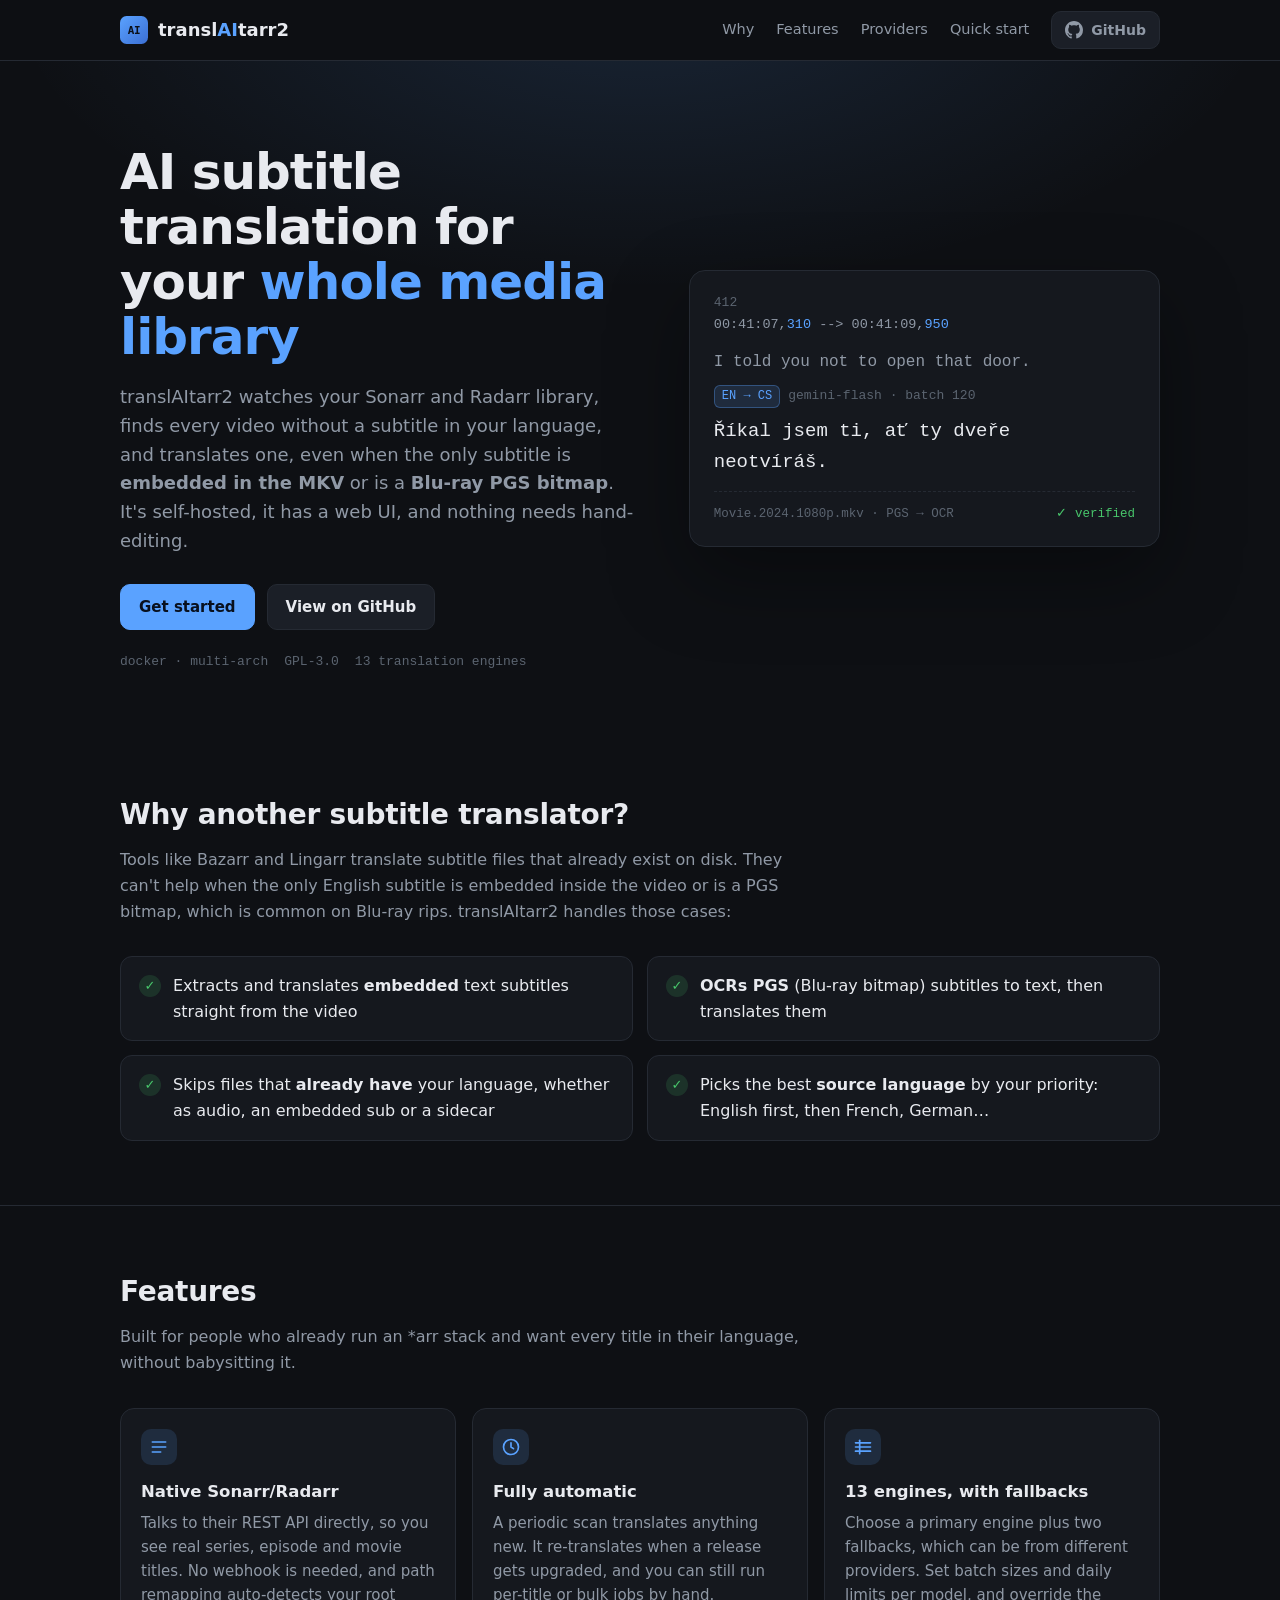
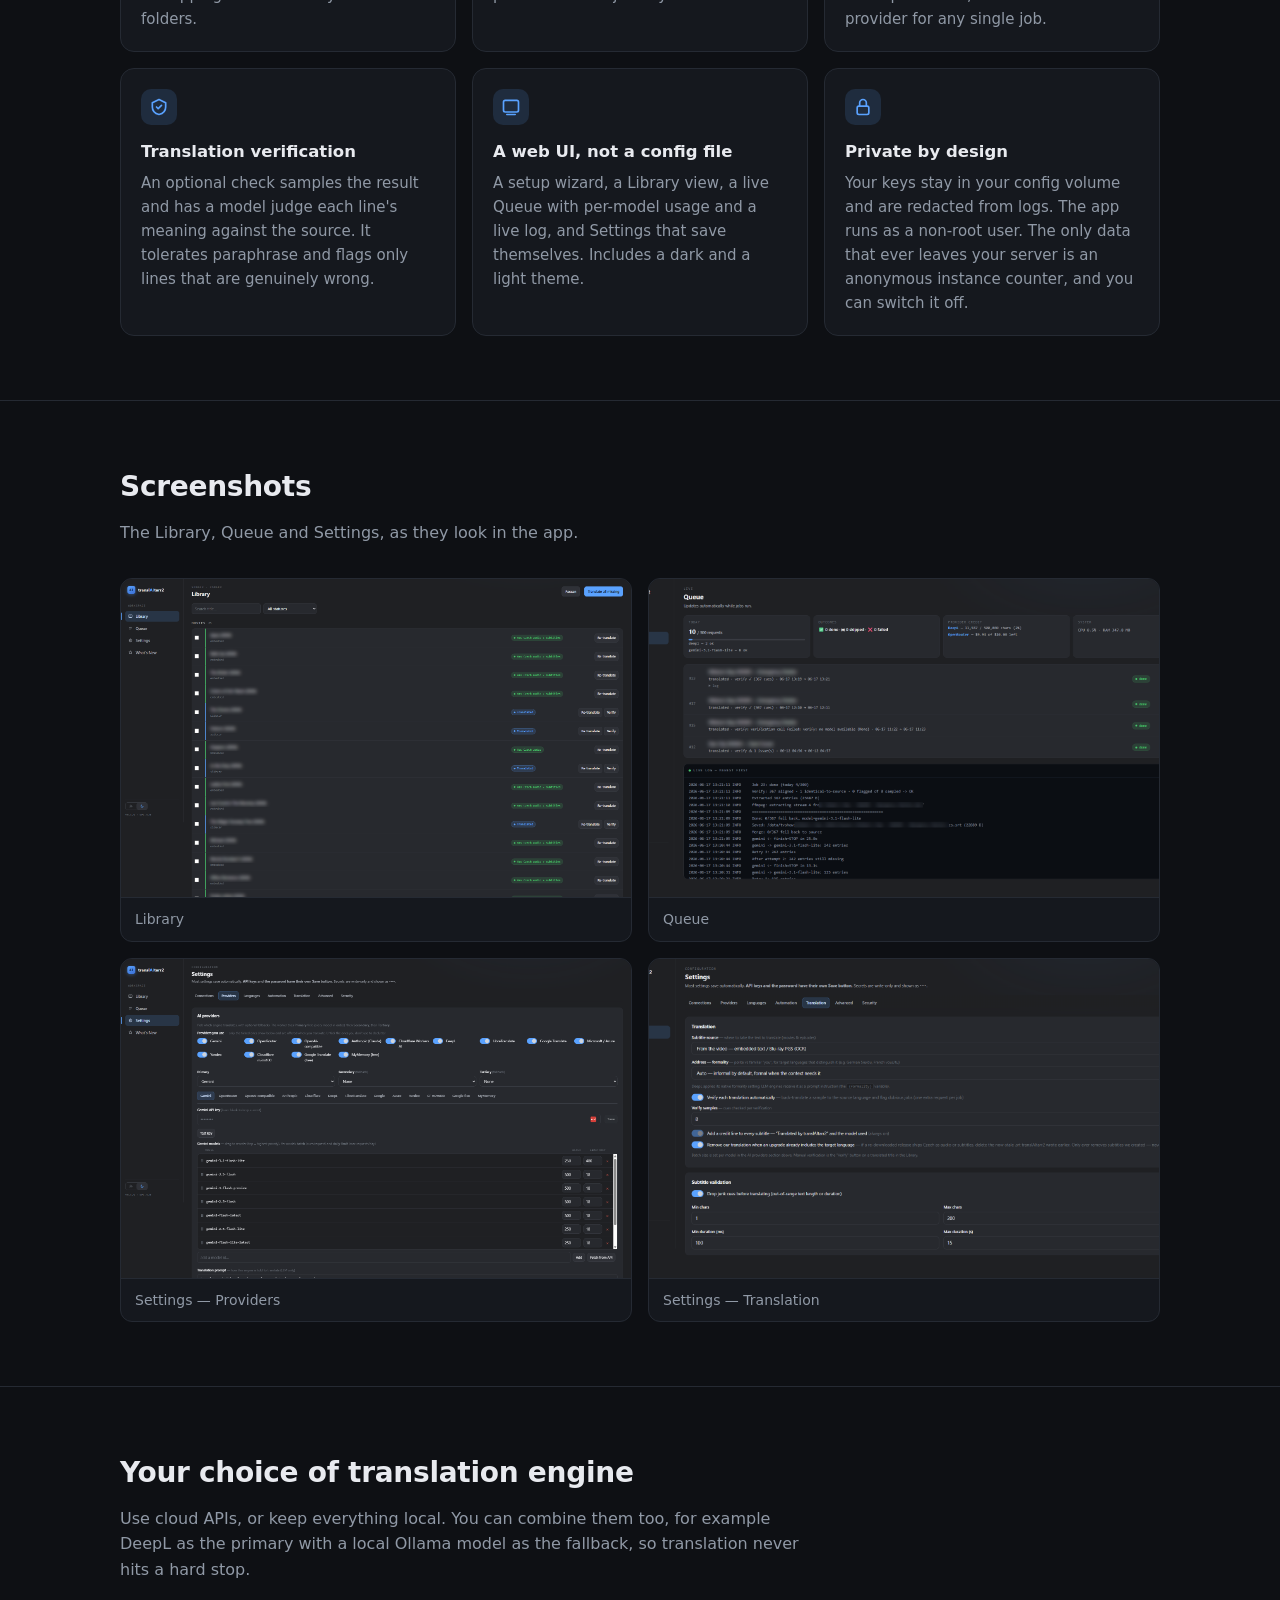
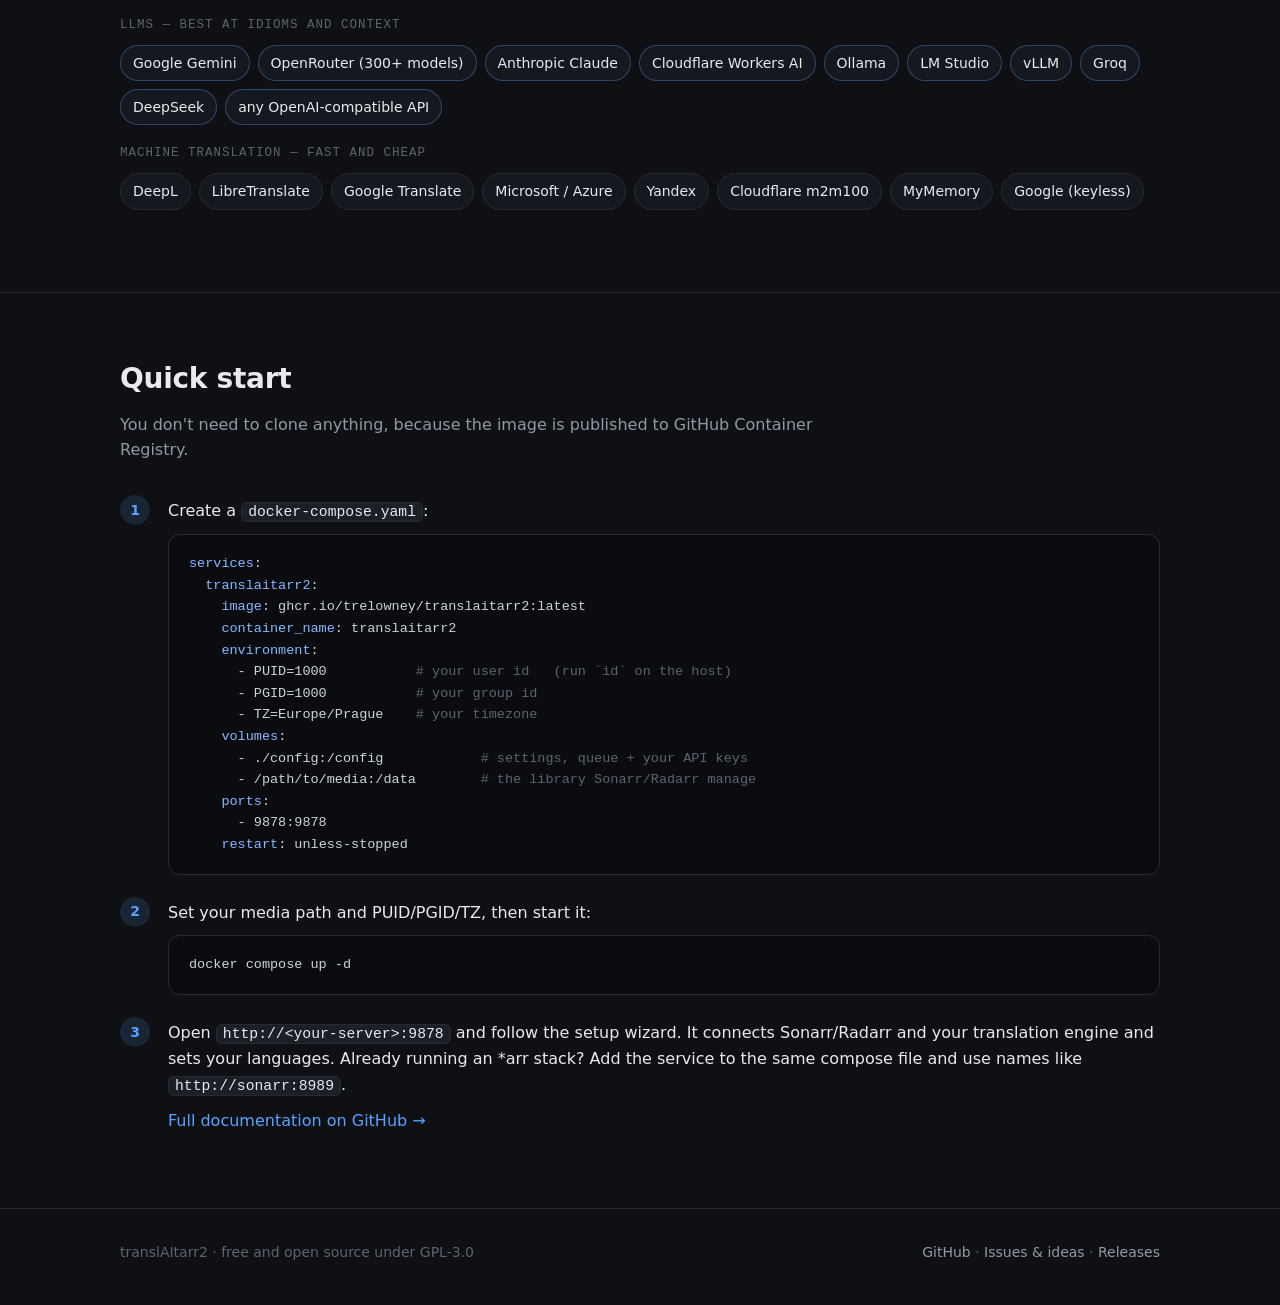
==== docs/index.html @ cf62b749 "docs: add a project website (GitHub Pages) [skip ci]" ====
<!doctype html>
<html lang="en">
<head>
<meta charset="utf-8">
<meta name="viewport" content="width=device-width, initial-scale=1">
<title>translAItarr2 — AI subtitle translation for Sonarr &amp; Radarr</title>
<meta name="description" content="Self-hosted AI subtitle translation for your media library. Web UI, native Sonarr/Radarr integration, embedded-subtitle extraction and Blu-ray PGS OCR. Gemini, DeepL, Claude, OpenRouter, Ollama and more. Free, open source (GPL-3.0), runs in Docker.">
<link rel="canonical" href="https://trelowney.github.io/translaitarr2/">
<link rel="icon" href="favicon.svg" type="image/svg+xml">
<meta name="theme-color" content="#0e1014">
<meta property="og:type" content="website">
<meta property="og:title" content="translAItarr2 — AI subtitle translation for Sonarr & Radarr">
<meta property="og:description" content="Translates subtitles for your whole library — even ones embedded in the MKV or burned-in Blu-ray PGS bitmaps. Self-hosted, Docker, 13 translation engines.">
<meta property="og:url" content="https://trelowney.github.io/translaitarr2/">
<meta property="og:image" content="https://trelowney.github.io/translaitarr2/library.png">
<meta name="twitter:card" content="summary_large_image">
<script type="application/ld+json">
{
  "@context": "https://schema.org",
  "@type": "SoftwareApplication",
  "name": "translAItarr2",
  "applicationCategory": "MultimediaApplication",
  "operatingSystem": "Linux, Docker",
  "description": "Self-hosted AI subtitle translation for your media library with a web UI and native Sonarr/Radarr integration, embedded-subtitle extraction and Blu-ray PGS OCR.",
  "url": "https://trelowney.github.io/translaitarr2/",
  "downloadUrl": "https://github.com/trelowney/translaitarr2",
  "codeRepository": "https://github.com/trelowney/translaitarr2",
  "license": "https://www.gnu.org/licenses/gpl-3.0.html",
  "offers": { "@type": "Offer", "price": "0", "priceCurrency": "USD" }
}
</script>
<style>
  :root {
    --bg: #0e1014; --panel: #15181e; --elev: #1b1f27; --line: #252a33;
    --tx: #e8eaef; --dim: #9099a6; --faint: #5b6470;
    --accent: #5aa2ff; --accent-soft: rgba(90,162,255,.14); --accent-line: rgba(90,162,255,.34);
    --green: #48c66b;
    --mono: ui-monospace, SFMono-Regular, Menlo, Consolas, monospace;
  }
  * { box-sizing: border-box; }
  html { scroll-behavior: smooth; }
  body {
    margin: 0; background: var(--bg); color: var(--tx);
    font: 16px/1.6 system-ui, -apple-system, "Segoe UI", Roboto, sans-serif;
    -webkit-font-smoothing: antialiased;
  }
  a { color: var(--accent); text-decoration: none; }
  a:hover { text-decoration: underline; }
  .wrap { max-width: 1080px; margin: 0 auto; padding: 0 20px; }

  /* nav */
  nav { position: sticky; top: 0; z-index: 10; background: rgba(14,16,20,.82); backdrop-filter: blur(10px); border-bottom: 1px solid var(--line); }
  nav .wrap { display: flex; align-items: center; justify-content: space-between; height: 60px; }
  .brand { display: flex; align-items: center; gap: 10px; font-weight: 700; font-size: 18px; color: var(--tx); }
  .brand:hover { text-decoration: none; }
  .brand img { width: 28px; height: 28px; }
  .brand b { color: var(--accent); }
  .navlinks { display: flex; gap: 22px; align-items: center; font-size: 14.5px; }
  .navlinks a { color: var(--dim); }
  .navlinks a:hover { color: var(--tx); text-decoration: none; }
  @media (max-width: 640px) { .navlinks a:not(.btn) { display: none; } }

  .btn { display: inline-flex; align-items: center; gap: 8px; padding: 10px 18px; border-radius: 10px; font-weight: 600; font-size: 15px; border: 1px solid var(--line); color: var(--tx); background: var(--elev); }
  .btn:hover { text-decoration: none; border-color: var(--accent-line); }
  .btn.primary { background: var(--accent); border-color: var(--accent); color: #08101e; }
  .btn.primary:hover { filter: brightness(1.08); }
  .btn.sm { padding: 7px 13px; font-size: 14px; }
  .btn svg { width: 18px; height: 18px; }

  /* hero */
  .hero { padding: 84px 0 56px; background: radial-gradient(900px 420px at 50% -10%, var(--accent-soft), transparent 70%); }
  .hero .wrap { display: grid; grid-template-columns: 1.05fr .95fr; gap: 48px; align-items: center; }
  @media (max-width: 900px) { .hero .wrap { grid-template-columns: 1fr; } .hero { padding-top: 56px; } }
  h1 { font-size: clamp(34px, 5vw, 50px); line-height: 1.1; margin: 0 0 18px; letter-spacing: -.02em; }
  h1 b { color: var(--accent); }
  .lead { color: var(--dim); font-size: 18px; margin: 0 0 28px; max-width: 34em; }
  .cta { display: flex; gap: 12px; flex-wrap: wrap; }
  .meta { margin-top: 22px; font-family: var(--mono); font-size: 13px; color: var(--faint); display: flex; gap: 16px; flex-wrap: wrap; }

  /* the subtitle-cue motif */
  .cue { background: var(--panel); border: 1px solid var(--line); border-radius: 16px; padding: 22px 24px; font-family: var(--mono); box-shadow: 0 30px 80px rgba(0,0,0,.35); }
  .cue .idx { color: var(--faint); font-size: 13px; }
  .cue .time { color: var(--dim); font-size: 13.5px; margin-bottom: 14px; }
  .cue .time b { color: var(--accent); font-weight: 500; }
  .cue .src { color: var(--dim); font-size: 16px; margin-bottom: 10px; }
  .cue .arrow { color: var(--faint); font-size: 13px; margin: 6px 0 8px; display: flex; align-items: center; gap: 8px; }
  .cue .arrow .tag { color: var(--accent); border: 1px solid var(--accent-line); background: var(--accent-soft); border-radius: 6px; padding: 1px 7px; font-size: 12px; }
  .cue .out { color: var(--tx); font-size: 19px; min-height: 2.8em; transition: opacity .45s ease; }
  .cue .out.fade { opacity: 0; }
  .cue .foot { margin-top: 14px; padding-top: 12px; border-top: 1px dashed var(--line); color: var(--faint); font-size: 12.5px; display: flex; justify-content: space-between; }
  .cue .foot .ok { color: var(--green); }

  section { padding: 64px 0; }
  section + section { border-top: 1px solid var(--line); }
  h2 { font-size: 28px; margin: 0 0 10px; letter-spacing: -.01em; }
  .sub { color: var(--dim); margin: 0 0 32px; max-width: 44em; }

  .checks { display: grid; grid-template-columns: repeat(2, 1fr); gap: 14px; }
  @media (max-width: 720px) { .checks { grid-template-columns: 1fr; } }
  .check { display: flex; gap: 12px; padding: 16px 18px; background: var(--panel); border: 1px solid var(--line); border-radius: 12px; }
  .check i { flex: none; width: 22px; height: 22px; border-radius: 50%; background: rgba(72,198,107,.15); color: var(--green); display: grid; place-items: center; font-style: normal; font-size: 13px; font-weight: 700; margin-top: 2px; }

  .grid { display: grid; grid-template-columns: repeat(3, 1fr); gap: 16px; }
  @media (max-width: 900px) { .grid { grid-template-columns: repeat(2, 1fr); } }
  @media (max-width: 600px) { .grid { grid-template-columns: 1fr; } }
  .card { background: var(--panel); border: 1px solid var(--line); border-radius: 14px; padding: 20px; }
  .card h3 { margin: 0 0 6px; font-size: 16.5px; }
  .card p { margin: 0; color: var(--dim); font-size: 15px; }
  .card .ic { width: 36px; height: 36px; border-radius: 10px; background: var(--accent-soft); color: var(--accent); display: grid; place-items: center; margin-bottom: 14px; }
  .card .ic svg { width: 20px; height: 20px; }

  .shots { display: grid; grid-template-columns: repeat(2, 1fr); gap: 16px; }
  @media (max-width: 720px) { .shots { grid-template-columns: 1fr; } }
  .shots a { display: block; border: 1px solid var(--line); border-radius: 12px; overflow: hidden; background: var(--panel); }
  .shots a:hover { border-color: var(--accent-line); }
  .shots img { display: block; width: 100%; aspect-ratio: 16 / 10; object-fit: cover; object-position: top; }
  .shots figcaption { padding: 10px 14px; font-size: 14px; color: var(--dim); border-top: 1px solid var(--line); }

  .chips { display: flex; flex-wrap: wrap; gap: 8px; margin-bottom: 18px; }
  .chip { padding: 6px 12px; border-radius: 999px; background: var(--panel); border: 1px solid var(--line); font-size: 14px; }
  .chip.llm { border-color: var(--accent-line); }
  .label { font-family: var(--mono); font-size: 12.5px; color: var(--faint); text-transform: uppercase; letter-spacing: .08em; margin: 0 0 10px; }

  pre { margin: 0; background: #0a0c10; border: 1px solid var(--line); border-radius: 12px; padding: 18px 20px; overflow-x: auto; font: 13.5px/1.6 var(--mono); color: #cdd3dc; }
  pre .c { color: var(--faint); }
  pre .k { color: #8ab8ff; }
  .steps { display: grid; gap: 22px; }
  .step { display: grid; grid-template-columns: 34px 1fr; gap: 14px; }
  .step .n { width: 30px; height: 30px; border-radius: 50%; background: var(--accent-soft); color: var(--accent); font-weight: 700; display: grid; place-items: center; font-size: 14px; }
  .step p { margin: 3px 0 10px; }
  .step > div, .hero .wrap > div { min-width: 0; }
  @media (max-width: 480px) { .cue .foot { flex-direction: column; gap: 4px; } .cue .out { font-size: 17px; } }
  code { font-family: var(--mono); font-size: .92em; background: var(--elev); border: 1px solid var(--line); border-radius: 6px; padding: 1px 6px; }

  footer { border-top: 1px solid var(--line); padding: 32px 0 44px; color: var(--faint); font-size: 14px; }
  footer .wrap { display: flex; justify-content: space-between; gap: 16px; flex-wrap: wrap; }
  footer a { color: var(--dim); }
</style>
</head>
<body>

<nav>
  <div class="wrap">
    <a class="brand" href="#"><img src="favicon.svg" alt=""><span>transl<b>AI</b>tarr2</span></a>
    <div class="navlinks">
      <a href="#why">Why</a>
      <a href="#features">Features</a>
      <a href="#providers">Providers</a>
      <a href="#quick-start">Quick start</a>
      <a class="btn sm" href="https://github.com/trelowney/translaitarr2">
        <svg viewBox="0 0 16 16" fill="currentColor" aria-hidden="true"><path d="M8 0C3.58 0 0 3.58 0 8c0 3.54 2.29 6.53 5.47 7.59.4.07.55-.17.55-.38 0-.19-.01-.82-.01-1.49-2.01.37-2.53-.49-2.69-.94-.09-.23-.48-.94-.82-1.13-.28-.15-.68-.52-.01-.53.63-.01 1.08.58 1.23.82.72 1.21 1.87.87 2.33.66.07-.52.28-.87.51-1.07-1.78-.2-3.64-.89-3.64-3.95 0-.87.31-1.59.82-2.15-.08-.2-.36-1.02.08-2.12 0 0 .67-.21 2.2.82.64-.18 1.32-.27 2-.27.68 0 1.36.09 2 .27 1.53-1.04 2.2-.82 2.2-.82.44 1.1.16 1.92.08 2.12.51.56.82 1.27.82 2.15 0 3.07-1.87 3.75-3.65 3.95.29.25.54.73.54 1.48 0 1.07-.01 1.93-.01 2.2 0 .21.15.46.55.38A8.013 8.013 0 0016 8c0-4.42-3.58-8-8-8z"/></svg>
        GitHub
      </a>
    </div>
  </div>
</nav>

<header class="hero">
  <div class="wrap">
    <div>
      <h1>AI subtitle translation for your <b>whole media library</b></h1>
      <p class="lead">translAItarr2 watches your Sonarr and Radarr library, finds every video without a subtitle in your language, and translates one, even when the only subtitle is <strong>embedded in the MKV</strong> or is a <strong>Blu-ray PGS bitmap</strong>. It's self-hosted, it has a web UI, and nothing needs hand-editing.</p>
      <div class="cta">
        <a class="btn primary" href="#quick-start">Get started</a>
        <a class="btn" href="https://github.com/trelowney/translaitarr2">View on GitHub</a>
      </div>
      <div class="meta"><span>docker · multi-arch</span><span>GPL-3.0</span><span>13 translation engines</span></div>
    </div>

    <div class="cue" aria-label="Example: a subtitle cue being translated">
      <div class="idx">412</div>
      <div class="time">00:41:07,<b>310</b> --&gt; 00:41:09,<b>950</b></div>
      <div class="src">I told you not to open that door.</div>
      <div class="arrow"><span class="tag" id="cue-lang">EN → CS</span> gemini-flash · batch 120</div>
      <div class="out" id="cue-out">Říkal jsem ti, ať ty dveře neotvíráš.</div>
      <div class="foot"><span>Movie.2024.1080p.mkv · PGS → OCR</span><span class="ok">✓ verified</span></div>
    </div>
  </div>
</header>

<main>
<section id="why">
  <div class="wrap">
    <h2>Why another subtitle translator?</h2>
    <p class="sub">Tools like Bazarr and Lingarr translate subtitle files that already exist on disk. They can't help when the only English subtitle is embedded inside the video or is a PGS bitmap, which is common on Blu-ray rips. translAItarr2 handles those cases:</p>
    <div class="checks">
      <div class="check"><i>✓</i><div>Extracts and translates <strong>embedded</strong> text subtitles straight from the video</div></div>
      <div class="check"><i>✓</i><div><strong>OCRs PGS</strong> (Blu-ray bitmap) subtitles to text, then translates them</div></div>
      <div class="check"><i>✓</i><div>Skips files that <strong>already have</strong> your language, whether as audio, an embedded sub or a sidecar</div></div>
      <div class="check"><i>✓</i><div>Picks the best <strong>source language</strong> by your priority: English first, then French, German…</div></div>
    </div>
  </div>
</section>

<section id="features">
  <div class="wrap">
    <h2>Features</h2>
    <p class="sub">Built for people who already run an *arr stack and want every title in their language, without babysitting it.</p>
    <div class="grid">
      <div class="card"><div class="ic"><svg viewBox="0 0 24 24" fill="none" stroke="currentColor" stroke-width="2" stroke-linecap="round" stroke-linejoin="round"><path d="M4 6h16M4 12h16M4 18h10"/></svg></div><h3>Native Sonarr/Radarr</h3><p>Talks to their REST API directly, so you see real series, episode and movie titles. No webhook is needed, and path remapping auto-detects your root folders.</p></div>
      <div class="card"><div class="ic"><svg viewBox="0 0 24 24" fill="none" stroke="currentColor" stroke-width="2" stroke-linecap="round" stroke-linejoin="round"><circle cx="12" cy="12" r="9"/><path d="M12 7v5l3 2"/></svg></div><h3>Fully automatic</h3><p>A periodic scan translates anything new. It re-translates when a release gets upgraded, and you can still run per-title or bulk jobs by hand.</p></div>
      <div class="card"><div class="ic"><svg viewBox="0 0 24 24" fill="none" stroke="currentColor" stroke-width="2" stroke-linecap="round" stroke-linejoin="round"><path d="M3 7h18M3 12h18M3 17h18"/><path d="M8 4v16"/></svg></div><h3>13 engines, with fallbacks</h3><p>Choose a primary engine plus two fallbacks, which can be from different providers. Set batch sizes and daily limits per model, and override the provider for any single job.</p></div>
      <div class="card"><div class="ic"><svg viewBox="0 0 24 24" fill="none" stroke="currentColor" stroke-width="2" stroke-linecap="round" stroke-linejoin="round"><path d="M9 12l2 2 4-4"/><path d="M12 3l8 4v5c0 5-3.5 8-8 9-4.5-1-8-4-8-9V7z"/></svg></div><h3>Translation verification</h3><p>An optional check samples the result and has a model judge each line's meaning against the source. It tolerates paraphrase and flags only lines that are genuinely wrong.</p></div>
      <div class="card"><div class="ic"><svg viewBox="0 0 24 24" fill="none" stroke="currentColor" stroke-width="2" stroke-linecap="round" stroke-linejoin="round"><rect x="3" y="4" width="18" height="14" rx="2"/><path d="M7 21h10"/></svg></div><h3>A web UI, not a config file</h3><p>A setup wizard, a Library view, a live Queue with per-model usage and a live log, and Settings that save themselves. Includes a dark and a light theme.</p></div>
      <div class="card"><div class="ic"><svg viewBox="0 0 24 24" fill="none" stroke="currentColor" stroke-width="2" stroke-linecap="round" stroke-linejoin="round"><rect x="5" y="11" width="14" height="10" rx="2"/><path d="M8 11V7a4 4 0 018 0v4"/></svg></div><h3>Private by design</h3><p>Your keys stay in your config volume and are redacted from logs. The app runs as a non-root user. The only data that ever leaves your server is an anonymous instance counter, and you can switch it off.</p></div>
    </div>
  </div>
</section>

<section id="screenshots">
  <div class="wrap">
    <h2>Screenshots</h2>
    <p class="sub">The Library, Queue and Settings, as they look in the app.</p>
    <div class="shots">
      <a href="library.png"><figure style="margin:0"><img src="library.png" alt="Library view: movies and TV shows with their subtitle status" loading="lazy"><figcaption>Library</figcaption></figure></a>
      <a href="queue.png"><figure style="margin:0"><img src="queue.png" alt="Queue: translation jobs, model usage and live log" loading="lazy"><figcaption>Queue</figcaption></figure></a>
      <a href="settings-providers.png"><figure style="margin:0"><img src="settings-providers.png" alt="Settings: AI provider configuration" loading="lazy"><figcaption>Settings — Providers</figcaption></figure></a>
      <a href="settings-translation.png"><figure style="margin:0"><img src="settings-translation.png" alt="Settings: translation options" loading="lazy"><figcaption>Settings — Translation</figcaption></figure></a>
    </div>
  </div>
</section>

<section id="providers">
  <div class="wrap">
    <h2>Your choice of translation engine</h2>
    <p class="sub">Use cloud APIs, or keep everything local. You can combine them too, for example DeepL as the primary with a local Ollama model as the fallback, so translation never hits a hard stop.</p>
    <p class="label">LLMs — best at idioms and context</p>
    <div class="chips">
      <span class="chip llm">Google Gemini</span><span class="chip llm">OpenRouter (300+ models)</span><span class="chip llm">Anthropic Claude</span><span class="chip llm">Cloudflare Workers AI</span><span class="chip llm">Ollama</span><span class="chip llm">LM Studio</span><span class="chip llm">vLLM</span><span class="chip llm">Groq</span><span class="chip llm">DeepSeek</span><span class="chip llm">any OpenAI-compatible API</span>
    </div>
    <p class="label">Machine translation — fast and cheap</p>
    <div class="chips">
      <span class="chip">DeepL</span><span class="chip">LibreTranslate</span><span class="chip">Google Translate</span><span class="chip">Microsoft / Azure</span><span class="chip">Yandex</span><span class="chip">Cloudflare m2m100</span><span class="chip">MyMemory</span><span class="chip">Google (keyless)</span>
    </div>
  </div>
</section>

<section id="quick-start">
  <div class="wrap">
    <h2>Quick start</h2>
    <p class="sub">You don't need to clone anything, because the image is published to GitHub Container Registry.</p>
    <div class="steps">
      <div class="step"><div class="n">1</div><div>
        <p>Create a <code>docker-compose.yaml</code>:</p>
<pre><span class="k">services</span>:
  <span class="k">translaitarr2</span>:
    <span class="k">image</span>: ghcr.io/trelowney/translaitarr2:latest
    <span class="k">container_name</span>: translaitarr2
    <span class="k">environment</span>:
      - PUID=1000           <span class="c"># your user id   (run `id` on the host)</span>
      - PGID=1000           <span class="c"># your group id</span>
      - TZ=Europe/Prague    <span class="c"># your timezone</span>
    <span class="k">volumes</span>:
      - ./config:/config            <span class="c"># settings, queue + your API keys</span>
      - /path/to/media:/data        <span class="c"># the library Sonarr/Radarr manage</span>
    <span class="k">ports</span>:
      - 9878:9878
    <span class="k">restart</span>: unless-stopped</pre>
      </div></div>
      <div class="step"><div class="n">2</div><div>
        <p>Set your media path and PUID/PGID/TZ, then start it:</p>
        <pre>docker compose up -d</pre>
      </div></div>
      <div class="step"><div class="n">3</div><div>
        <p>Open <code>http://&lt;your-server&gt;:9878</code> and follow the setup wizard. It connects Sonarr/Radarr and your translation engine and sets your languages. Already running an *arr stack? Add the service to the same compose file and use names like <code>http://sonarr:8989</code>.</p>
        <p><a href="https://github.com/trelowney/translaitarr2#readme">Full documentation on GitHub →</a></p>
      </div></div>
    </div>
  </div>
</section>
</main>

<footer>
  <div class="wrap">
    <span>translAItarr2 · free and open source under GPL-3.0</span>
    <span><a href="https://github.com/trelowney/translaitarr2">GitHub</a> · <a href="https://github.com/trelowney/translaitarr2/issues">Issues &amp; ideas</a> · <a href="https://github.com/trelowney/translaitarr2/releases">Releases</a></span>
  </div>
</footer>

<script>
  // Cycle the demo cue through a few target languages, like the app's boot splash.
  (() => {
    const out = document.getElementById("cue-out"), tag = document.getElementById("cue-lang");
    const langs = [
      ["CS", "Říkal jsem ti, ať ty dveře neotvíráš."],
      ["DE", "Ich habe dir gesagt, du sollst die Tür nicht öffnen."],
      ["ES", "Te dije que no abrieras esa puerta."],
      ["FR", "Je t'avais dit de ne pas ouvrir cette porte."],
      ["PL", "Mówiłem ci, żebyś nie otwierał tych drzwi."],
      ["IT", "Ti avevo detto di non aprire quella porta."],
    ];
    if (matchMedia("(prefers-reduced-motion: reduce)").matches) return;
    let i = 0;
    setInterval(() => {
      out.classList.add("fade");
      setTimeout(() => {
        i = (i + 1) % langs.length;
        tag.textContent = "EN → " + langs[i][0];
        out.textContent = langs[i][1];
        out.classList.remove("fade");
      }, 450);
    }, 3200);
  })();
</script>
</body>
</html>
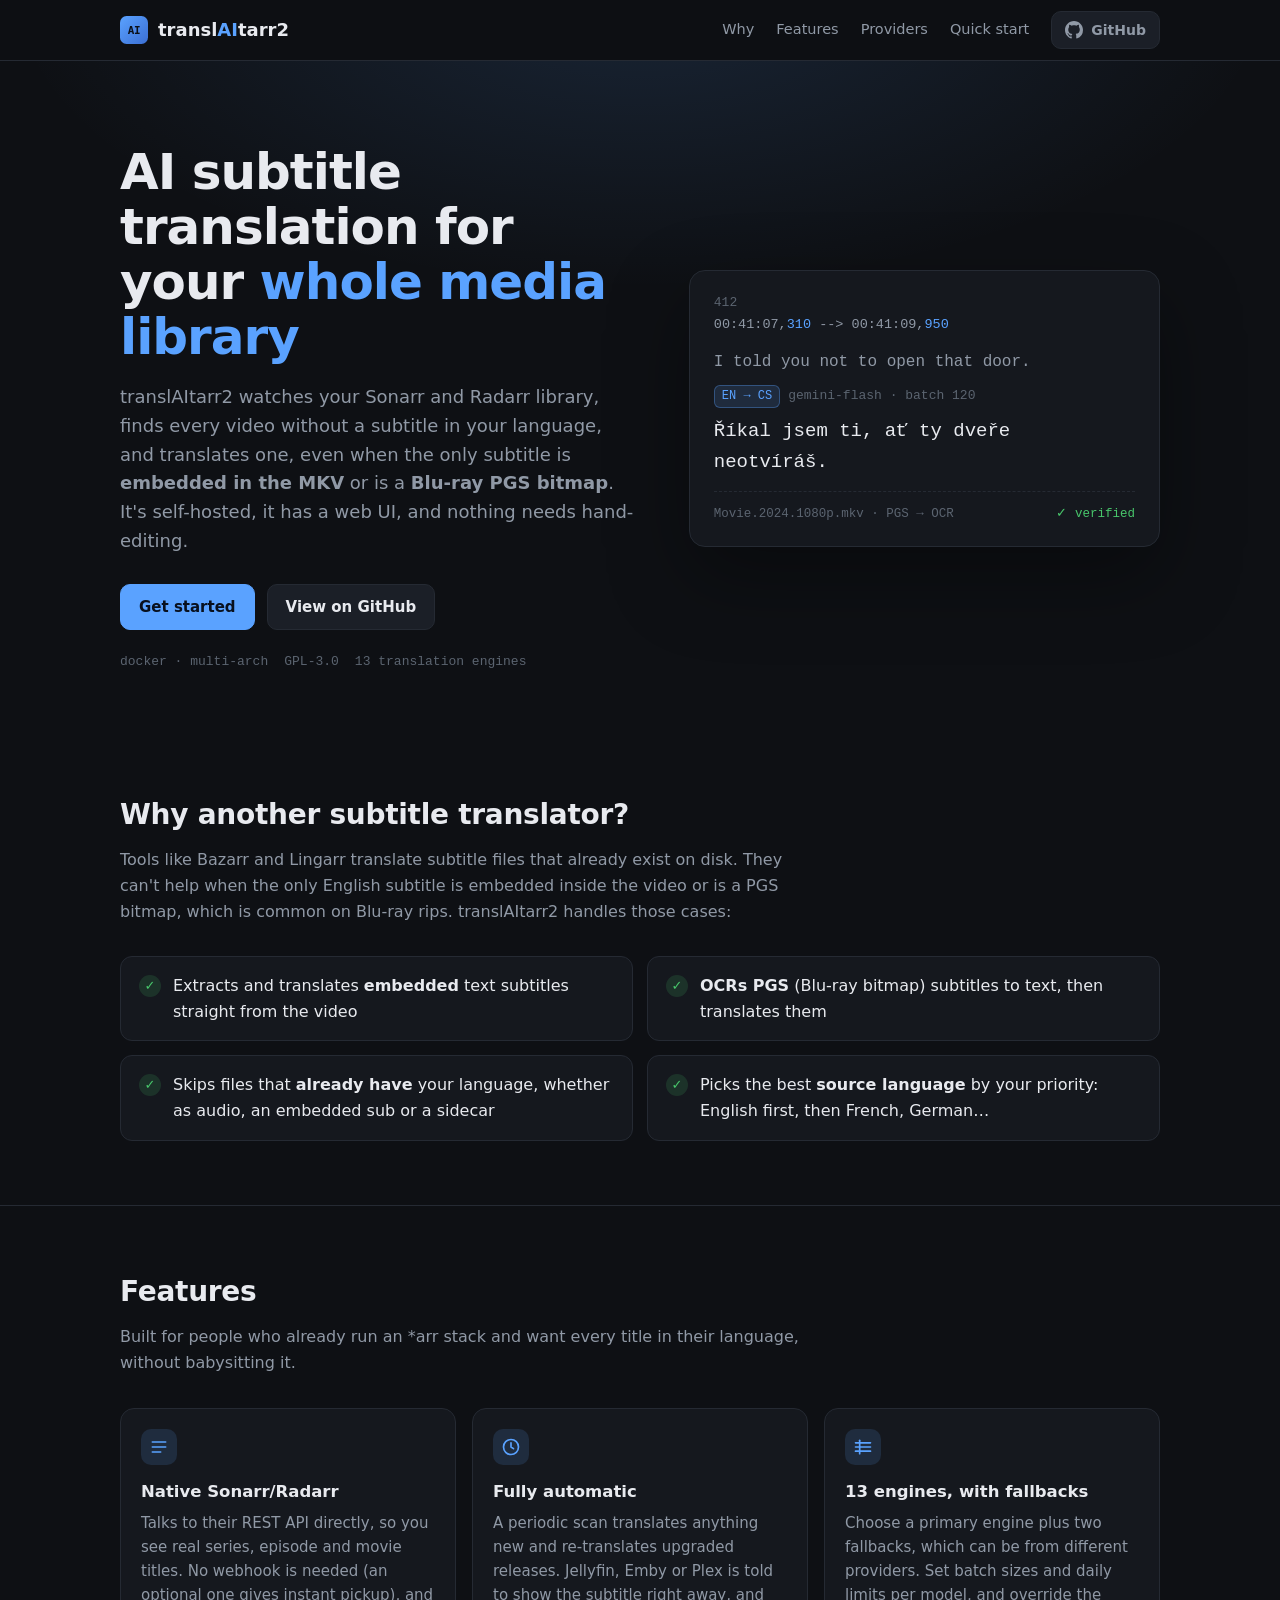
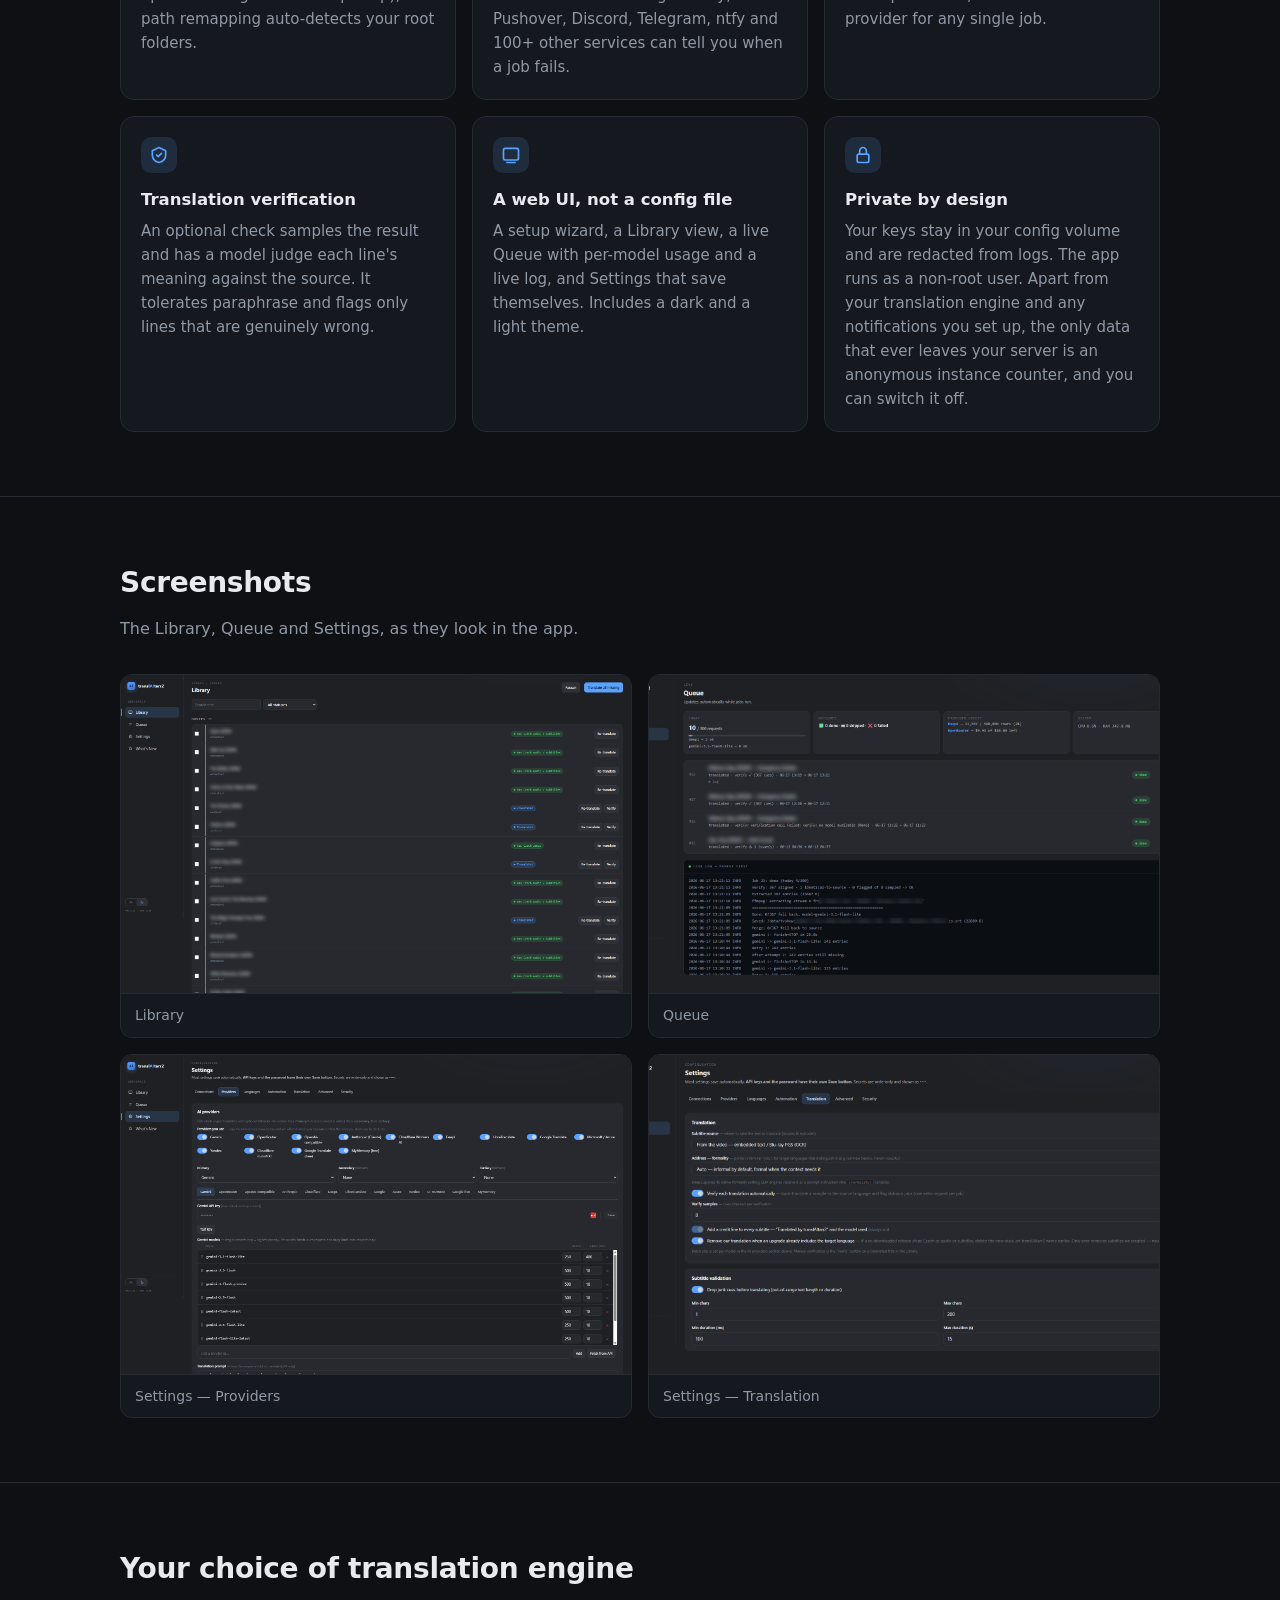
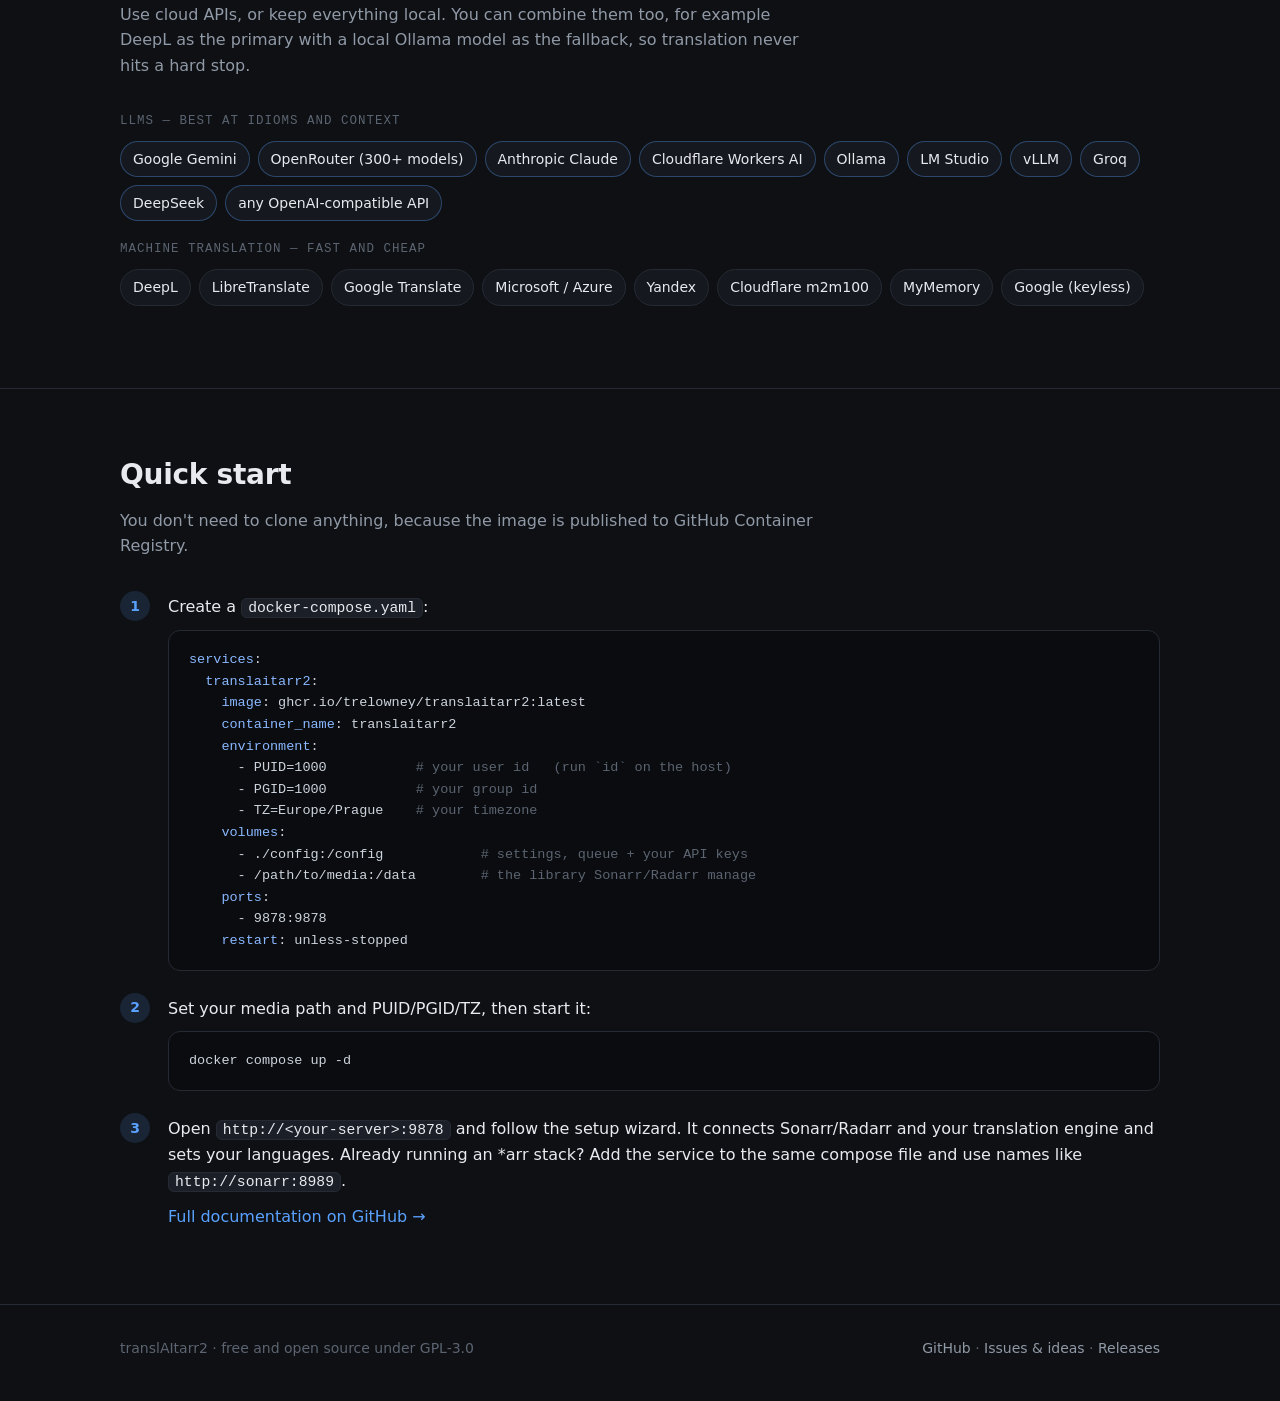
==== commit 4221f3eb: "Add media server refresh, notifications and an optional import webhook Media server: after a subtitl" ====
--- a/docs/index.html
+++ b/docs/index.html
@@ -5,6 +5,7 @@
 <meta name="viewport" content="width=device-width, initial-scale=1">
 <title>translAItarr2 — AI subtitle translation for Sonarr &amp; Radarr</title>
 <meta name="description" content="Self-hosted AI subtitle translation for your media library. Web UI, native Sonarr/Radarr integration, embedded-subtitle extraction and Blu-ray PGS OCR. Gemini, DeepL, Claude, OpenRouter, Ollama and more. Free, open source (GPL-3.0), runs in Docker.">
+<meta name="google-site-verification" content="553XyfntnfLbKFiw_TI-IJcmy0oqb47eoVmMJe_8kZE">
 <link rel="canonical" href="https://trelowney.github.io/translaitarr2/">
 <link rel="icon" href="favicon.svg" type="image/svg+xml">
 <meta name="theme-color" content="#0e1014">
@@ -90,7 +91,7 @@
   .cue .foot { margin-top: 14px; padding-top: 12px; border-top: 1px dashed var(--line); color: var(--faint); font-size: 12.5px; display: flex; justify-content: space-between; }
   .cue .foot .ok { color: var(--green); }
 
-  section { padding: 64px 0; }
+  section { padding: 64px 0; scroll-margin-top: 60px; }
   section + section { border-top: 1px solid var(--line); }
   h2 { font-size: 28px; margin: 0 0 10px; letter-spacing: -.01em; }
   .sub { color: var(--dim); margin: 0 0 32px; max-width: 44em; }
@@ -130,6 +131,17 @@
   .step p { margin: 3px 0 10px; }
   .step > div, .hero .wrap > div { min-width: 0; }
   @media (max-width: 480px) { .cue .foot { flex-direction: column; gap: 4px; } .cue .out { font-size: 17px; } }
+  @media (max-width: 560px) {
+    .hero { padding: 40px 0 36px; }
+    section { padding: 44px 0; }
+    h2 { font-size: 24px; }
+    .sub { margin-bottom: 22px; }
+    .step { grid-template-columns: 1fr; gap: 8px; }
+    pre { font-size: 12px; padding: 14px; }
+    .cue { padding: 18px; }
+    footer a { display: inline-block; padding: 8px 2px; }
+    .brand { font-size: 17px; }
+  }
   code { font-family: var(--mono); font-size: .92em; background: var(--elev); border: 1px solid var(--line); border-radius: 6px; padding: 1px 6px; }
 
   footer { border-top: 1px solid var(--line); padding: 32px 0 44px; color: var(--faint); font-size: 14px; }
@@ -197,12 +209,12 @@
     <h2>Features</h2>
     <p class="sub">Built for people who already run an *arr stack and want every title in their language, without babysitting it.</p>
     <div class="grid">
-      <div class="card"><div class="ic"><svg viewBox="0 0 24 24" fill="none" stroke="currentColor" stroke-width="2" stroke-linecap="round" stroke-linejoin="round"><path d="M4 6h16M4 12h16M4 18h10"/></svg></div><h3>Native Sonarr/Radarr</h3><p>Talks to their REST API directly, so you see real series, episode and movie titles. No webhook is needed, and path remapping auto-detects your root folders.</p></div>
-      <div class="card"><div class="ic"><svg viewBox="0 0 24 24" fill="none" stroke="currentColor" stroke-width="2" stroke-linecap="round" stroke-linejoin="round"><circle cx="12" cy="12" r="9"/><path d="M12 7v5l3 2"/></svg></div><h3>Fully automatic</h3><p>A periodic scan translates anything new. It re-translates when a release gets upgraded, and you can still run per-title or bulk jobs by hand.</p></div>
+      <div class="card"><div class="ic"><svg viewBox="0 0 24 24" fill="none" stroke="currentColor" stroke-width="2" stroke-linecap="round" stroke-linejoin="round"><path d="M4 6h16M4 12h16M4 18h10"/></svg></div><h3>Native Sonarr/Radarr</h3><p>Talks to their REST API directly, so you see real series, episode and movie titles. No webhook is needed (an optional one gives instant pickup), and path remapping auto-detects your root folders.</p></div>
+      <div class="card"><div class="ic"><svg viewBox="0 0 24 24" fill="none" stroke="currentColor" stroke-width="2" stroke-linecap="round" stroke-linejoin="round"><circle cx="12" cy="12" r="9"/><path d="M12 7v5l3 2"/></svg></div><h3>Fully automatic</h3><p>A periodic scan translates anything new and re-translates upgraded releases. Jellyfin, Emby or Plex is told to show the subtitle right away, and Pushover, Discord, Telegram, ntfy and 100+ other services can tell you when a job fails.</p></div>
       <div class="card"><div class="ic"><svg viewBox="0 0 24 24" fill="none" stroke="currentColor" stroke-width="2" stroke-linecap="round" stroke-linejoin="round"><path d="M3 7h18M3 12h18M3 17h18"/><path d="M8 4v16"/></svg></div><h3>13 engines, with fallbacks</h3><p>Choose a primary engine plus two fallbacks, which can be from different providers. Set batch sizes and daily limits per model, and override the provider for any single job.</p></div>
       <div class="card"><div class="ic"><svg viewBox="0 0 24 24" fill="none" stroke="currentColor" stroke-width="2" stroke-linecap="round" stroke-linejoin="round"><path d="M9 12l2 2 4-4"/><path d="M12 3l8 4v5c0 5-3.5 8-8 9-4.5-1-8-4-8-9V7z"/></svg></div><h3>Translation verification</h3><p>An optional check samples the result and has a model judge each line's meaning against the source. It tolerates paraphrase and flags only lines that are genuinely wrong.</p></div>
       <div class="card"><div class="ic"><svg viewBox="0 0 24 24" fill="none" stroke="currentColor" stroke-width="2" stroke-linecap="round" stroke-linejoin="round"><rect x="3" y="4" width="18" height="14" rx="2"/><path d="M7 21h10"/></svg></div><h3>A web UI, not a config file</h3><p>A setup wizard, a Library view, a live Queue with per-model usage and a live log, and Settings that save themselves. Includes a dark and a light theme.</p></div>
-      <div class="card"><div class="ic"><svg viewBox="0 0 24 24" fill="none" stroke="currentColor" stroke-width="2" stroke-linecap="round" stroke-linejoin="round"><rect x="5" y="11" width="14" height="10" rx="2"/><path d="M8 11V7a4 4 0 018 0v4"/></svg></div><h3>Private by design</h3><p>Your keys stay in your config volume and are redacted from logs. The app runs as a non-root user. The only data that ever leaves your server is an anonymous instance counter, and you can switch it off.</p></div>
+      <div class="card"><div class="ic"><svg viewBox="0 0 24 24" fill="none" stroke="currentColor" stroke-width="2" stroke-linecap="round" stroke-linejoin="round"><rect x="5" y="11" width="14" height="10" rx="2"/><path d="M8 11V7a4 4 0 018 0v4"/></svg></div><h3>Private by design</h3><p>Your keys stay in your config volume and are redacted from logs. The app runs as a non-root user. Apart from your translation engine and any notifications you set up, the only data that ever leaves your server is an anonymous instance counter, and you can switch it off.</p></div>
     </div>
   </div>
 </section>
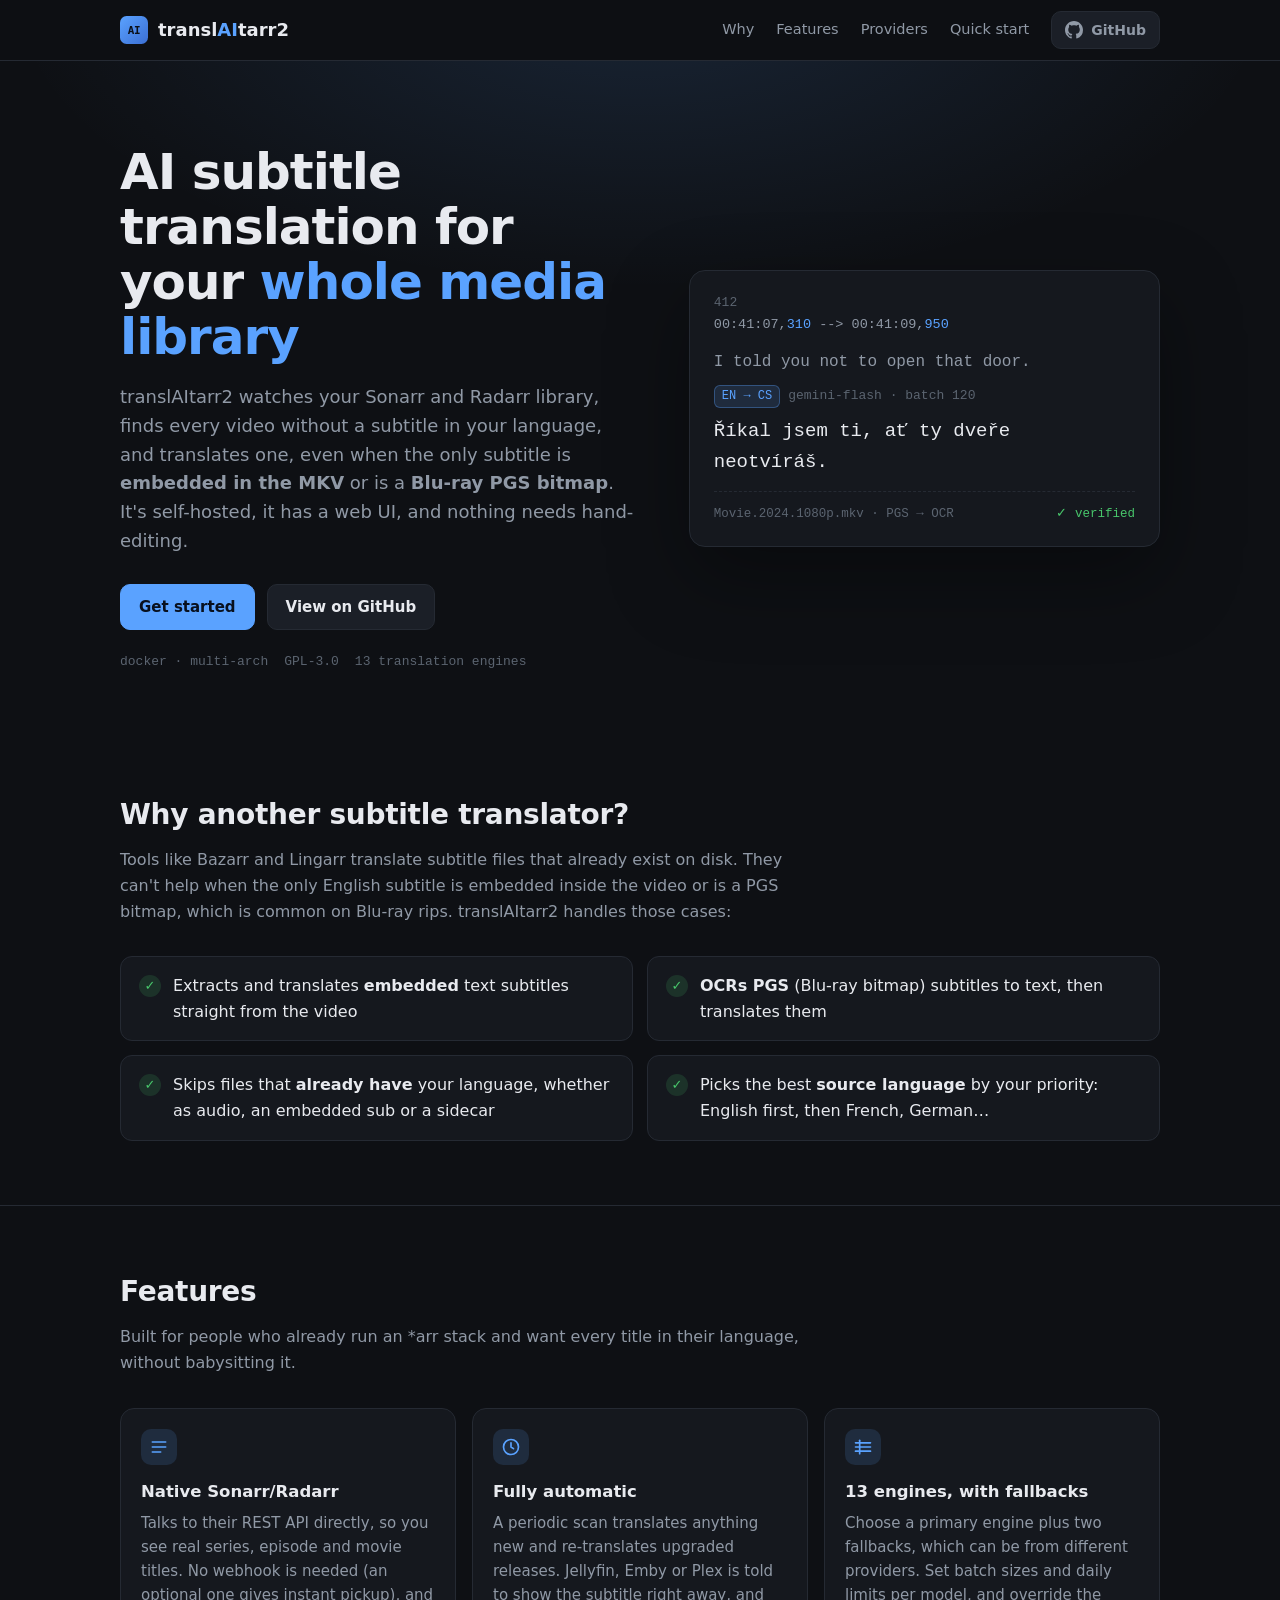
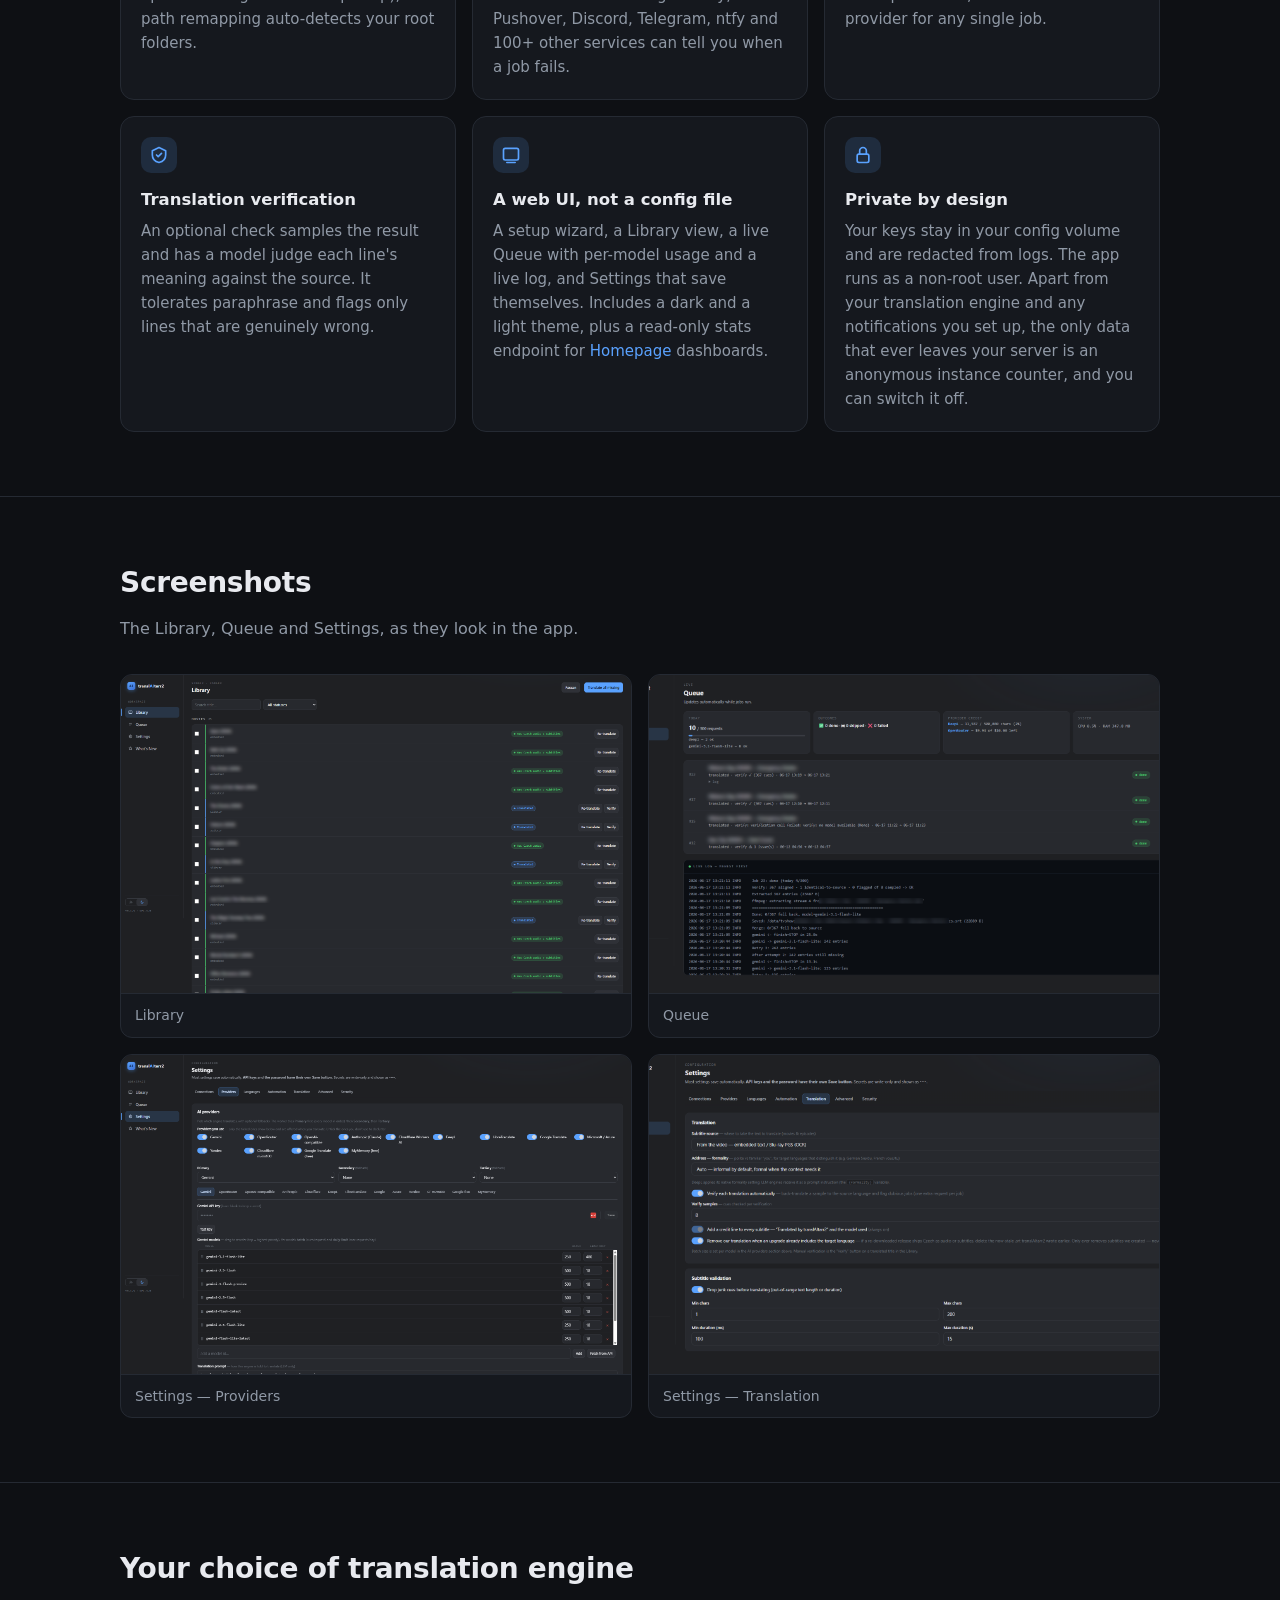
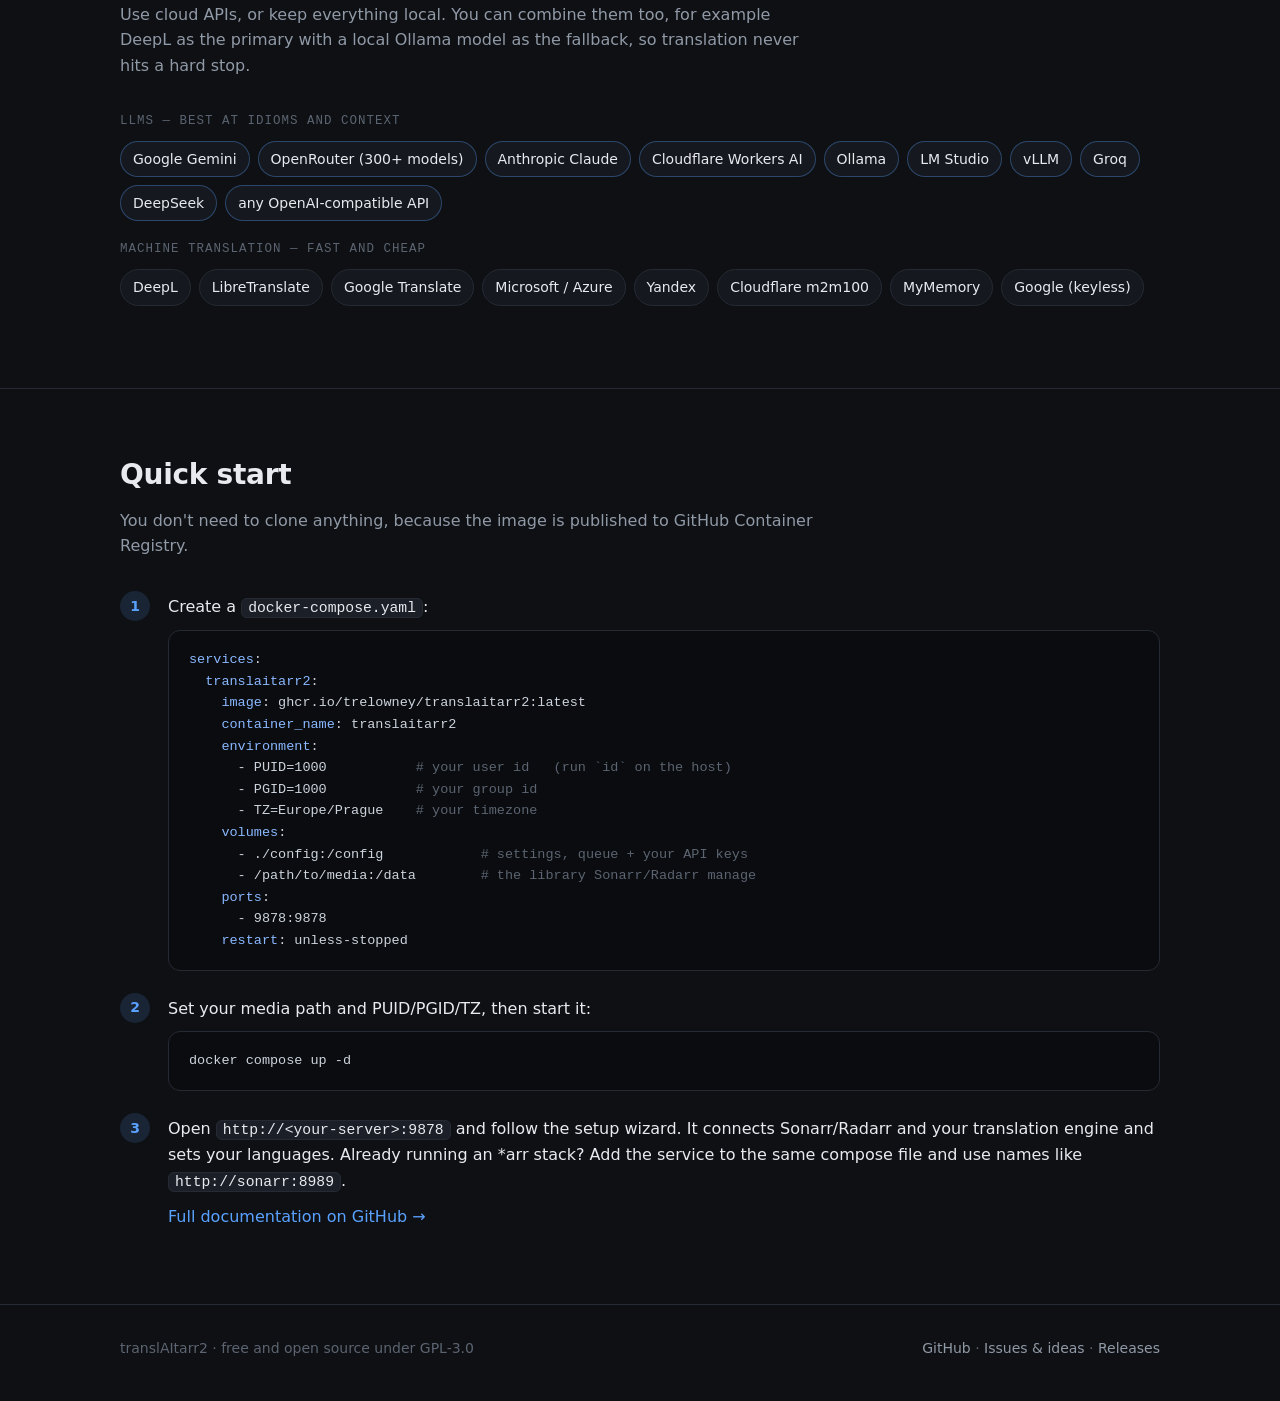
==== commit fa3fd1c3: "docs: mention the Homepage stats endpoint on the website [skip ci]" ====
--- a/docs/index.html
+++ b/docs/index.html
@@ -213,7 +213,7 @@
       <div class="card"><div class="ic"><svg viewBox="0 0 24 24" fill="none" stroke="currentColor" stroke-width="2" stroke-linecap="round" stroke-linejoin="round"><circle cx="12" cy="12" r="9"/><path d="M12 7v5l3 2"/></svg></div><h3>Fully automatic</h3><p>A periodic scan translates anything new and re-translates upgraded releases. Jellyfin, Emby or Plex is told to show the subtitle right away, and Pushover, Discord, Telegram, ntfy and 100+ other services can tell you when a job fails.</p></div>
       <div class="card"><div class="ic"><svg viewBox="0 0 24 24" fill="none" stroke="currentColor" stroke-width="2" stroke-linecap="round" stroke-linejoin="round"><path d="M3 7h18M3 12h18M3 17h18"/><path d="M8 4v16"/></svg></div><h3>13 engines, with fallbacks</h3><p>Choose a primary engine plus two fallbacks, which can be from different providers. Set batch sizes and daily limits per model, and override the provider for any single job.</p></div>
       <div class="card"><div class="ic"><svg viewBox="0 0 24 24" fill="none" stroke="currentColor" stroke-width="2" stroke-linecap="round" stroke-linejoin="round"><path d="M9 12l2 2 4-4"/><path d="M12 3l8 4v5c0 5-3.5 8-8 9-4.5-1-8-4-8-9V7z"/></svg></div><h3>Translation verification</h3><p>An optional check samples the result and has a model judge each line's meaning against the source. It tolerates paraphrase and flags only lines that are genuinely wrong.</p></div>
-      <div class="card"><div class="ic"><svg viewBox="0 0 24 24" fill="none" stroke="currentColor" stroke-width="2" stroke-linecap="round" stroke-linejoin="round"><rect x="3" y="4" width="18" height="14" rx="2"/><path d="M7 21h10"/></svg></div><h3>A web UI, not a config file</h3><p>A setup wizard, a Library view, a live Queue with per-model usage and a live log, and Settings that save themselves. Includes a dark and a light theme.</p></div>
+      <div class="card"><div class="ic"><svg viewBox="0 0 24 24" fill="none" stroke="currentColor" stroke-width="2" stroke-linecap="round" stroke-linejoin="round"><rect x="3" y="4" width="18" height="14" rx="2"/><path d="M7 21h10"/></svg></div><h3>A web UI, not a config file</h3><p>A setup wizard, a Library view, a live Queue with per-model usage and a live log, and Settings that save themselves. Includes a dark and a light theme, plus a read-only stats endpoint for <a href="https://gethomepage.dev">Homepage</a> dashboards.</p></div>
       <div class="card"><div class="ic"><svg viewBox="0 0 24 24" fill="none" stroke="currentColor" stroke-width="2" stroke-linecap="round" stroke-linejoin="round"><rect x="5" y="11" width="14" height="10" rx="2"/><path d="M8 11V7a4 4 0 018 0v4"/></svg></div><h3>Private by design</h3><p>Your keys stay in your config volume and are redacted from logs. The app runs as a non-root user. Apart from your translation engine and any notifications you set up, the only data that ever leaves your server is an anonymous instance counter, and you can switch it off.</p></div>
     </div>
   </div>
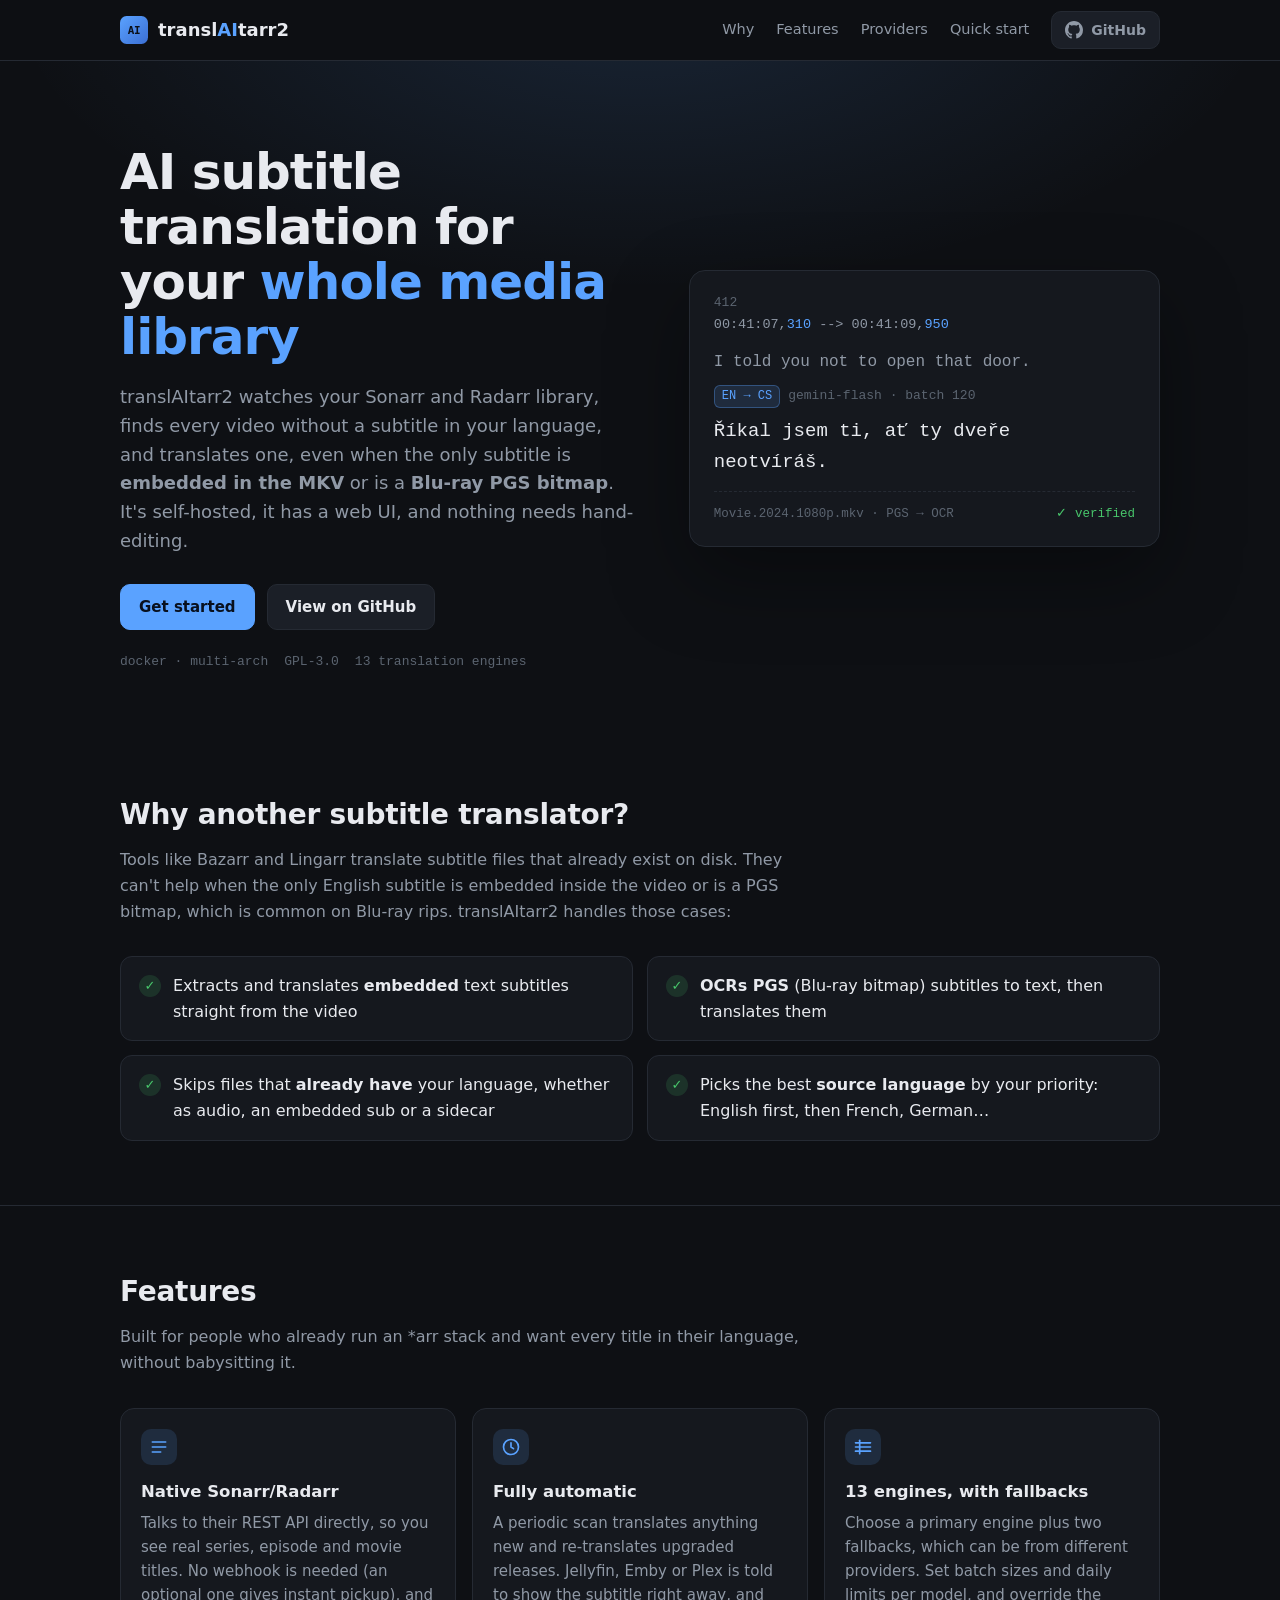
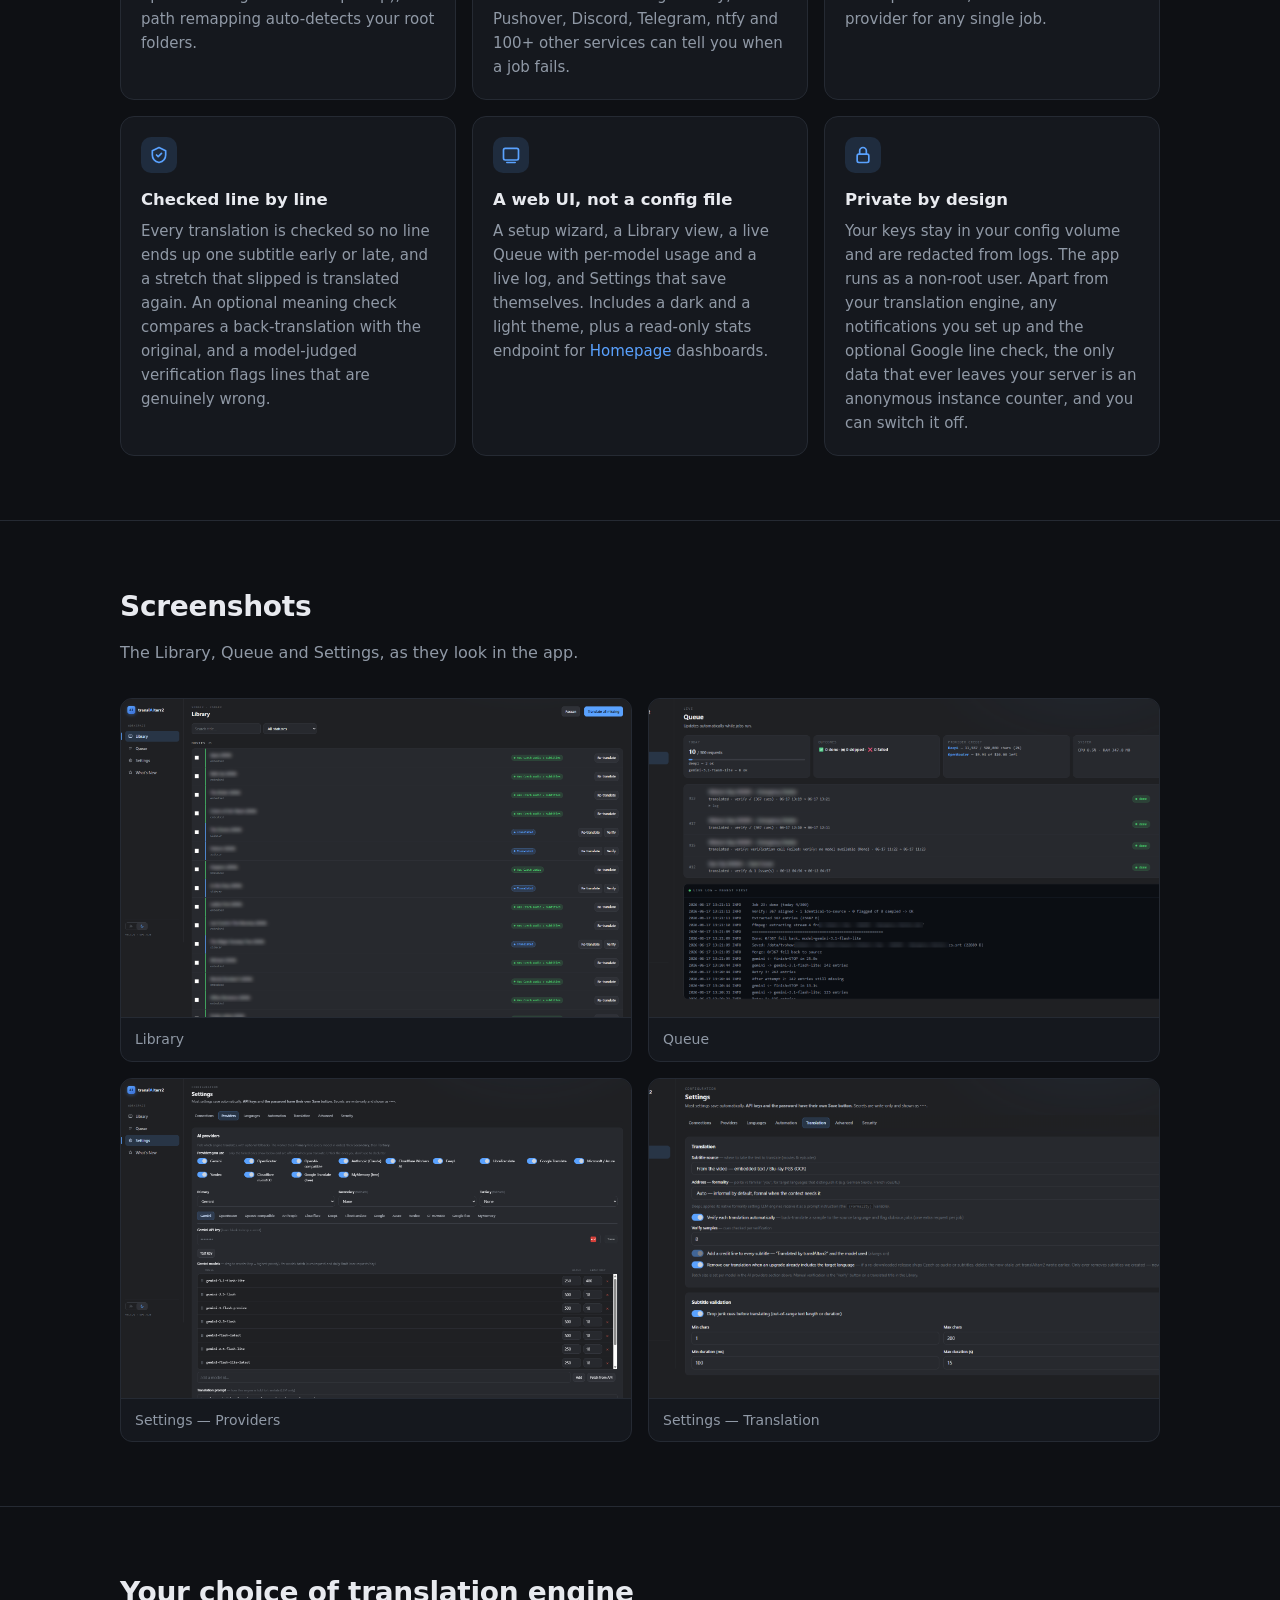
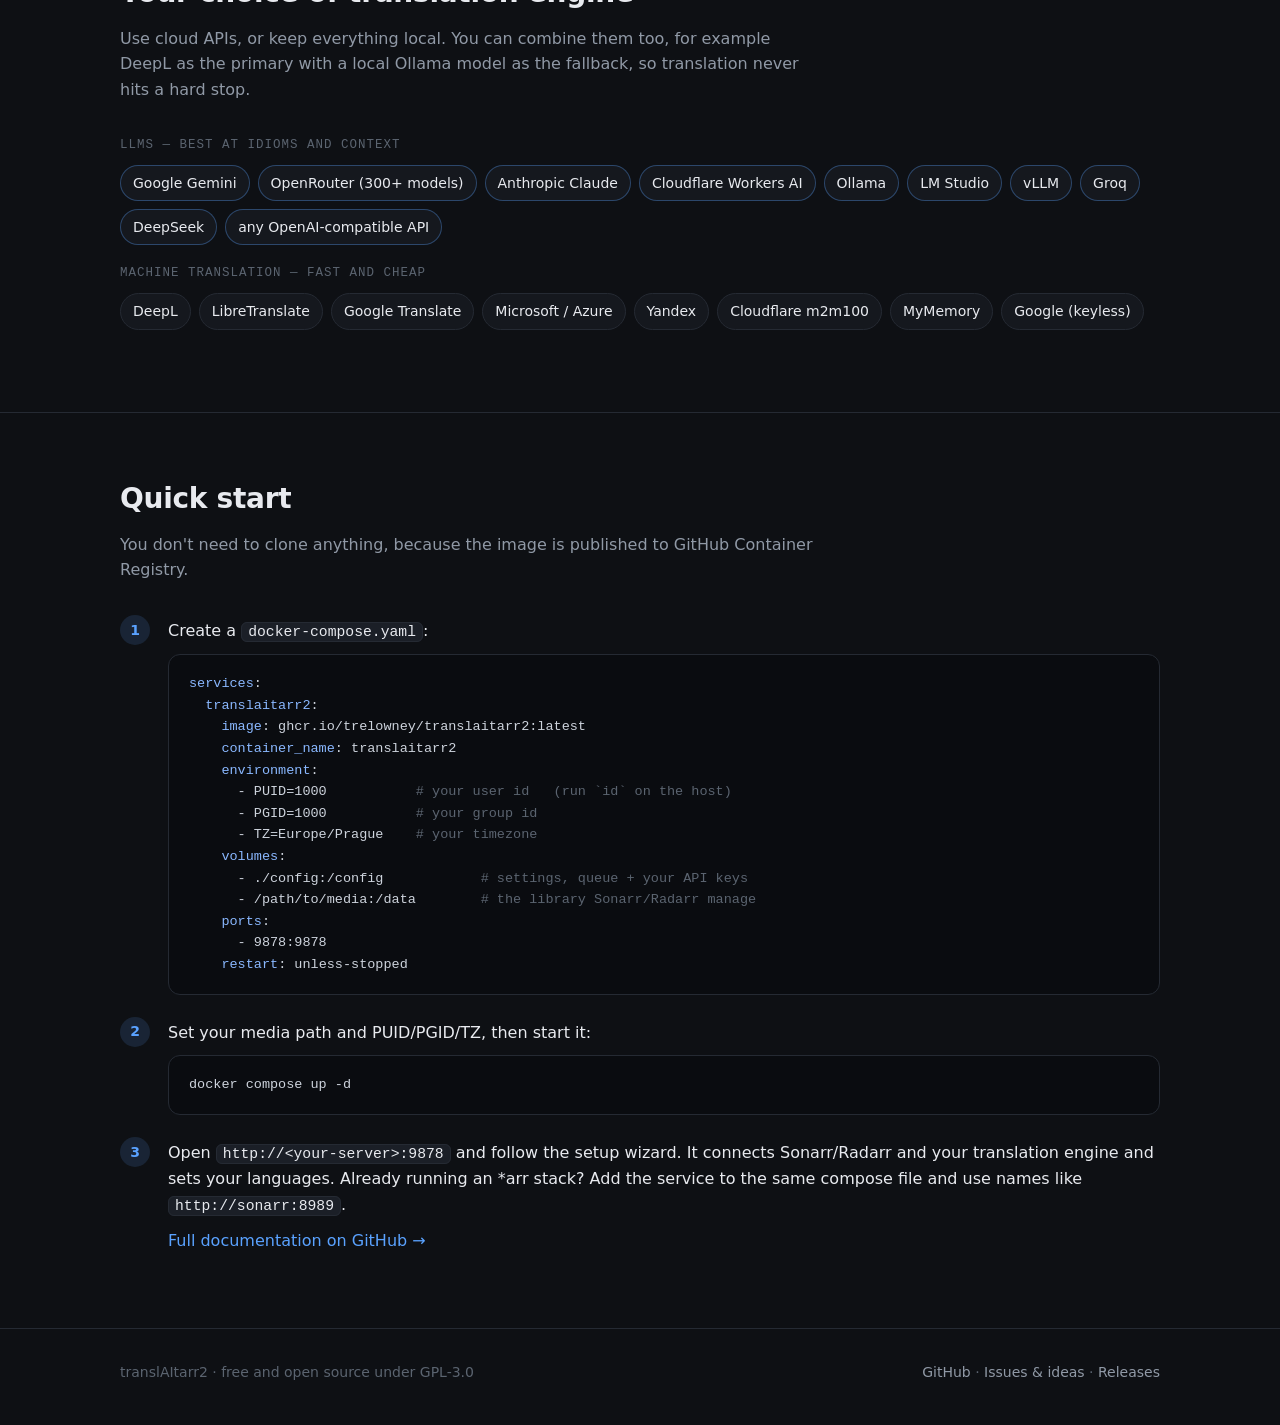
==== commit 7678c91f: "Document line alignment, the meaning check and the OCR fixes" ====
--- a/docs/index.html
+++ b/docs/index.html
@@ -212,9 +212,9 @@
       <div class="card"><div class="ic"><svg viewBox="0 0 24 24" fill="none" stroke="currentColor" stroke-width="2" stroke-linecap="round" stroke-linejoin="round"><path d="M4 6h16M4 12h16M4 18h10"/></svg></div><h3>Native Sonarr/Radarr</h3><p>Talks to their REST API directly, so you see real series, episode and movie titles. No webhook is needed (an optional one gives instant pickup), and path remapping auto-detects your root folders.</p></div>
       <div class="card"><div class="ic"><svg viewBox="0 0 24 24" fill="none" stroke="currentColor" stroke-width="2" stroke-linecap="round" stroke-linejoin="round"><circle cx="12" cy="12" r="9"/><path d="M12 7v5l3 2"/></svg></div><h3>Fully automatic</h3><p>A periodic scan translates anything new and re-translates upgraded releases. Jellyfin, Emby or Plex is told to show the subtitle right away, and Pushover, Discord, Telegram, ntfy and 100+ other services can tell you when a job fails.</p></div>
       <div class="card"><div class="ic"><svg viewBox="0 0 24 24" fill="none" stroke="currentColor" stroke-width="2" stroke-linecap="round" stroke-linejoin="round"><path d="M3 7h18M3 12h18M3 17h18"/><path d="M8 4v16"/></svg></div><h3>13 engines, with fallbacks</h3><p>Choose a primary engine plus two fallbacks, which can be from different providers. Set batch sizes and daily limits per model, and override the provider for any single job.</p></div>
-      <div class="card"><div class="ic"><svg viewBox="0 0 24 24" fill="none" stroke="currentColor" stroke-width="2" stroke-linecap="round" stroke-linejoin="round"><path d="M9 12l2 2 4-4"/><path d="M12 3l8 4v5c0 5-3.5 8-8 9-4.5-1-8-4-8-9V7z"/></svg></div><h3>Translation verification</h3><p>An optional check samples the result and has a model judge each line's meaning against the source. It tolerates paraphrase and flags only lines that are genuinely wrong.</p></div>
+      <div class="card"><div class="ic"><svg viewBox="0 0 24 24" fill="none" stroke="currentColor" stroke-width="2" stroke-linecap="round" stroke-linejoin="round"><path d="M9 12l2 2 4-4"/><path d="M12 3l8 4v5c0 5-3.5 8-8 9-4.5-1-8-4-8-9V7z"/></svg></div><h3>Checked line by line</h3><p>Every translation is checked so no line ends up one subtitle early or late, and a stretch that slipped is translated again. An optional meaning check compares a back-translation with the original, and a model-judged verification flags lines that are genuinely wrong.</p></div>
       <div class="card"><div class="ic"><svg viewBox="0 0 24 24" fill="none" stroke="currentColor" stroke-width="2" stroke-linecap="round" stroke-linejoin="round"><rect x="3" y="4" width="18" height="14" rx="2"/><path d="M7 21h10"/></svg></div><h3>A web UI, not a config file</h3><p>A setup wizard, a Library view, a live Queue with per-model usage and a live log, and Settings that save themselves. Includes a dark and a light theme, plus a read-only stats endpoint for <a href="https://gethomepage.dev">Homepage</a> dashboards.</p></div>
-      <div class="card"><div class="ic"><svg viewBox="0 0 24 24" fill="none" stroke="currentColor" stroke-width="2" stroke-linecap="round" stroke-linejoin="round"><rect x="5" y="11" width="14" height="10" rx="2"/><path d="M8 11V7a4 4 0 018 0v4"/></svg></div><h3>Private by design</h3><p>Your keys stay in your config volume and are redacted from logs. The app runs as a non-root user. Apart from your translation engine and any notifications you set up, the only data that ever leaves your server is an anonymous instance counter, and you can switch it off.</p></div>
+      <div class="card"><div class="ic"><svg viewBox="0 0 24 24" fill="none" stroke="currentColor" stroke-width="2" stroke-linecap="round" stroke-linejoin="round"><rect x="5" y="11" width="14" height="10" rx="2"/><path d="M8 11V7a4 4 0 018 0v4"/></svg></div><h3>Private by design</h3><p>Your keys stay in your config volume and are redacted from logs. The app runs as a non-root user. Apart from your translation engine, any notifications you set up and the optional Google line check, the only data that ever leaves your server is an anonymous instance counter, and you can switch it off.</p></div>
     </div>
   </div>
 </section>
